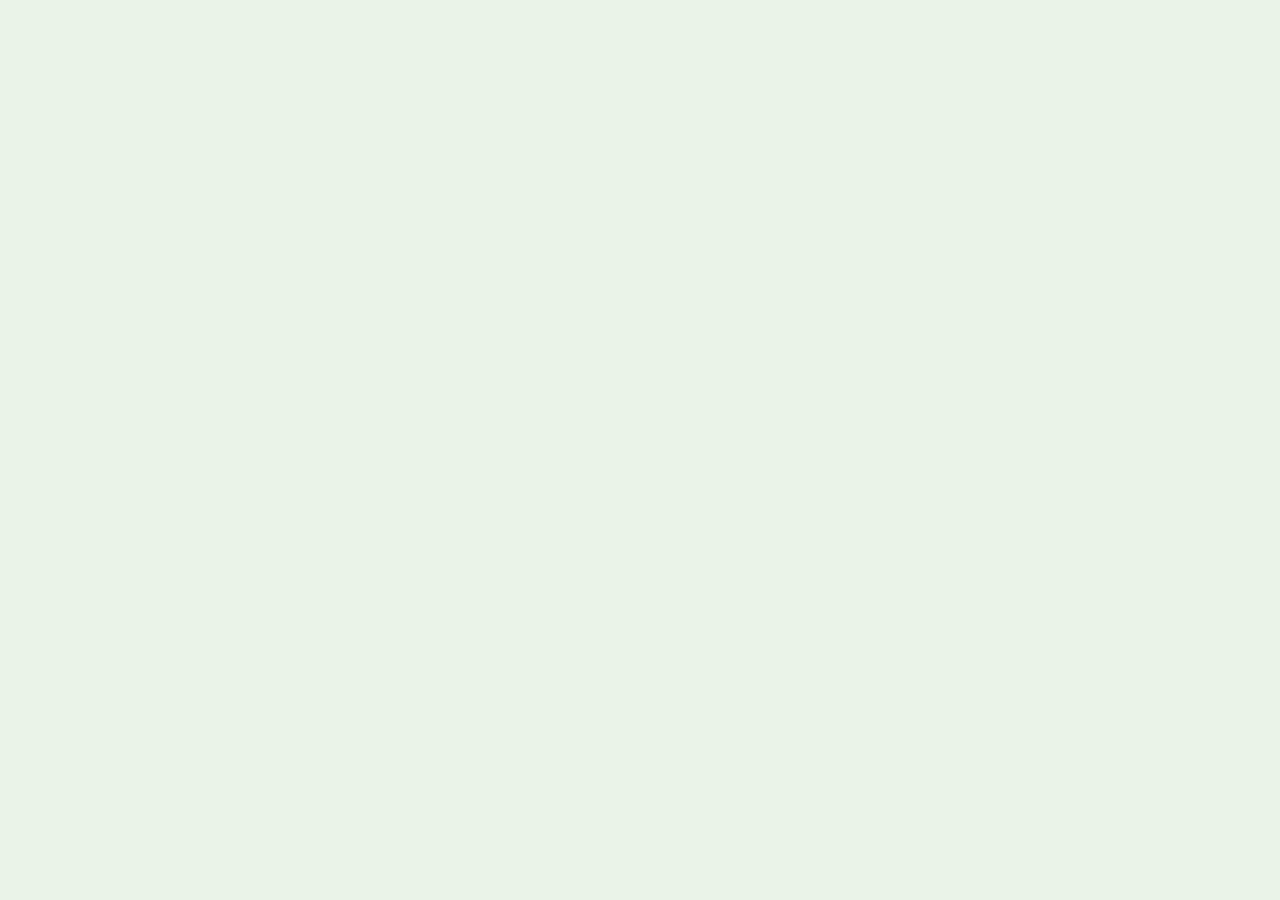
==== index.html @ a7d9469c "Add files via upload" ====
<!DOCTYPE html>
<html lang="ja">
<head>
<meta charset="UTF-8" />
<meta name="viewport" content="width=device-width, initial-scale=1.0" />
<title>Golf Picks — 日本中のゴルフを、ひとつに。</title>
<link rel="preconnect" href="https://fonts.googleapis.com" />
<link rel="preconnect" href="https://fonts.gstatic.com" crossorigin />
<link href="https://fonts.googleapis.com/css2?family=Noto+Sans+JP:wght@400;500;700;900&family=Outfit:wght@400;500;600;700;800&display=swap" rel="stylesheet" />
<link rel="stylesheet" href="styles.css" />
<link rel="stylesheet" href="components.css" />
</head>
<body>
<div id="root"></div>
<script src="https://unpkg.com/react@18.3.1/umd/react.development.js" crossorigin="anonymous"></script>
<script src="https://unpkg.com/react-dom@18.3.1/umd/react-dom.development.js" crossorigin="anonymous"></script>
<script src="https://unpkg.com/@babel/standalone@7.29.0/babel.min.js" crossorigin="anonymous"></script>
<script src="config.js"></script>
<script src="data.js"></script>
<script type="text/babel" src="icons.jsx"></script>
<script type="text/babel" src="loading.jsx"></script>
<script type="text/babel" src="header.jsx"></script>
<script type="text/babel" src="hero.jsx"></script>
<script type="text/babel" src="footer.jsx"></script>
<script type="text/babel" src="app.jsx"></script>
</body>
</html>
---- styles.css ----
/* ============================================================
   Golf Picks — Design tokens & shared styles
   ============================================================ */
:root {
  /* Brand — white / green / orange */
  --gold: #F26419;
  --gold-deep: #D5500D;
  --green: #23A35B;
  --green-deep: #18803F;
  --green-ink: #0E3322;
  --green-soft: #E4F6E2;
  --gray: #767676;
  --cream: #FDE6D6;
  --cream-soft: #FFF5EE;

  /* Ink & surfaces */
  --ink: #16241c;
  --ink-soft: #3c4a41;
  --muted: #6c7a70;
  --line: #dde7dd;
  --line-soft: #e7efe6;
  --bg: #eaf3e8;
  --bg-soft: #e0ece0;
  --bg-warm: #f0f6ee;

  /* Effects */
  --shadow-sm: 0 1px 2px rgba(31,32,36,.06), 0 1px 3px rgba(31,32,36,.05);
  --shadow-md: 0 4px 14px rgba(31,32,36,.08), 0 2px 4px rgba(31,32,36,.04);
  --shadow-lg: 0 18px 48px rgba(31,32,36,.16), 0 6px 16px rgba(31,32,36,.07);
  --shadow-gold: 0 8px 24px rgba(242,100,25,.30);

  --r-sm: 8px;
  --r-md: 14px;
  --r-lg: 22px;
  --r-xl: 30px;
  --r-pill: 999px;

  --maxw: 1240px;
  --gut: 28px;

  --ff-jp: "Noto Sans JP", system-ui, sans-serif;
  --ff-display: "Outfit", "Noto Sans JP", system-ui, sans-serif;
}

* { box-sizing: border-box; }
html { -webkit-text-size-adjust: 100%; scroll-behavior: smooth; }
body {
  margin: 0;
  font-family: var(--ff-jp);
  color: var(--ink);
  background: var(--bg);
  font-size: 16px;
  line-height: 1.7;
  -webkit-font-smoothing: antialiased;
  text-rendering: optimizeLegibility;
}
img { max-width: 100%; display: block; }
button { font-family: inherit; cursor: pointer; border: none; background: none; }
a { color: inherit; text-decoration: none; }
:focus-visible { outline: 3px solid rgba(242,100,25,.5); outline-offset: 2px; border-radius: 6px; }

.wrap { max-width: var(--maxw); margin: 0 auto; padding: 0 var(--gut); }
.eyebrow {
  font-family: var(--ff-display);
  font-weight: 700;
  letter-spacing: .14em;
  text-transform: uppercase;
  font-size: 12.5px;
  color: var(--gold-deep);
  display: inline-flex;
  align-items: center;
  gap: 9px;
}
.eyebrow::before {
  content: ""; width: 22px; height: 2px; background: var(--gold); border-radius: 2px;
}
.section { padding: 92px 0; }
.section-head { max-width: 720px; margin-bottom: 40px; }
.section-head h2 {
  font-size: clamp(28px, 3.4vw, 42px);
  line-height: 1.2;
  letter-spacing: -.01em;
  font-weight: 800;
  margin: 14px 0 12px;
}
.section-head p { color: var(--ink-soft); font-size: 16.5px; margin: 0; }
.num { font-family: var(--ff-display); font-weight: 700; font-variant-numeric: tabular-nums; }

/* Buttons */
.btn {
  display: inline-flex; align-items: center; justify-content: center; gap: 9px;
  font-weight: 700; font-size: 15px; line-height: 1;
  padding: 14px 24px; border-radius: var(--r-pill);
  transition: transform .15s ease, box-shadow .2s ease, background .2s ease, color .2s ease;
  white-space: nowrap;
}
.btn:active { transform: translateY(1px); }
.btn-primary { background: var(--gold); color: #fff; box-shadow: var(--shadow-gold); }
.btn-primary:hover { background: var(--gold-deep); transform: translateY(-2px); box-shadow: 0 12px 30px rgba(242,100,25,.42); }
.btn-green { background: var(--green); color: #fff; box-shadow: 0 8px 22px rgba(35,163,91,.32); }
.btn-green:hover { background: var(--green-deep); transform: translateY(-2px); }
.btn-ghost { background: #fff; color: var(--ink); box-shadow: inset 0 0 0 1.5px var(--line); }
.btn-ghost:hover { box-shadow: inset 0 0 0 1.5px var(--gold); color: var(--gold-deep); }
.btn-dark { background: var(--ink); color: #fff; }
.btn-dark:hover { background: #000; transform: translateY(-2px); }
.btn-sm { padding: 10px 16px; font-size: 13.5px; }
.btn-lg { padding: 17px 30px; font-size: 16px; }

/* Chips / tabs */
.chip {
  display: inline-flex; align-items: center; gap: 7px;
  padding: 9px 16px; border-radius: var(--r-pill);
  font-size: 14px; font-weight: 600; color: var(--ink-soft);
  background: #fff; box-shadow: inset 0 0 0 1.4px var(--line);
  transition: all .16s ease; white-space: nowrap;
}
.chip:hover { box-shadow: inset 0 0 0 1.4px var(--gold); color: var(--gold-deep); }
.chip.active { background: var(--ink); color: #fff; box-shadow: none; }
.chip.active.gold { background: var(--gold); }
.chip.active.green { background: var(--green); }

/* Cards */
.card { background: #fff; border-radius: var(--r-lg); box-shadow: var(--shadow-md); overflow: hidden; }

/* Photo placeholders ------------------------------------------------ */
.ph {
  position: relative; overflow: hidden;
  background:
    linear-gradient(135deg, rgba(255,255,255,.0) 0%, rgba(255,255,255,.0) 100%),
    repeating-linear-gradient(45deg, rgba(255,255,255,.10) 0 14px, rgba(255,255,255,0) 14px 28px);
  display: grid; place-items: center;
}
/* scenic = golf course vibe (sky -> fairway) */
.ph-scenic {
  background:
    repeating-linear-gradient(45deg, rgba(255,255,255,.06) 0 16px, rgba(255,255,255,0) 16px 32px),
    radial-gradient(120% 80% at 70% 18%, #cfeafe 0%, #aee0f5 28%, transparent 52%),
    linear-gradient(180deg, #bfe6f7 0%, #d8f0e2 42%, #8fce72 60%, #62b04a 100%);
}
.ph-scenic.dusk {
  background:
    repeating-linear-gradient(45deg, rgba(255,255,255,.05) 0 16px, rgba(255,255,255,0) 16px 32px),
    radial-gradient(120% 90% at 78% 12%, #ffe7b3 0%, #ffd07a 24%, transparent 55%),
    linear-gradient(180deg, #ffd9a1 0%, #ffc98e 26%, #aacf86 55%, #5fa84a 100%);
}
.ph-product {
  background:
    repeating-linear-gradient(45deg, #f0f0ee 0 10px, #f7f7f5 10px 20px);
}
.ph-label {
  position: absolute; left: 12px; bottom: 12px;
  font-family: ui-monospace, "SFMono-Regular", Menlo, monospace;
  font-size: 10.5px; letter-spacing: .03em;
  color: rgba(31,32,36,.62);
  background: rgba(255,255,255,.78); backdrop-filter: blur(4px);
  padding: 4px 9px; border-radius: 6px;
}
.ph-scenic .ph-label { color: rgba(255,255,255,.92); background: rgba(31,40,30,.32); }

.badge {
  display: inline-flex; align-items: center; gap: 5px;
  font-size: 11.5px; font-weight: 700; letter-spacing: .02em;
  padding: 4px 10px; border-radius: var(--r-pill);
}
.badge-gold { background: var(--cream); color: var(--gold-deep); }
.badge-green { background: #e4f6df; color: var(--green-deep); }
.badge-gray { background: #f0f0f0; color: var(--gray); }
.badge-rank {
  width: 26px; height: 26px; border-radius: 50%; justify-content: center; padding: 0;
  font-family: var(--ff-display); font-size: 13px; color: #fff;
}

/* utility */
.stack { display: flex; flex-direction: column; }
.row { display: flex; align-items: center; }
.spread { display: flex; align-items: center; justify-content: space-between; }
.tag-soft { color: var(--muted); font-size: 13px; }
.sr { position: absolute; width: 1px; height: 1px; overflow: hidden; clip: rect(0 0 0 0); }

@media (max-width: 860px) {
  .section { padding: 60px 0; }
  :root { --gut: 18px; }
}
---- components.css ----
/* ============================================================
   Golf Picks — Component styles
   ============================================================ */

/* ---------- Header ---------- */
.gp-header {
  position: sticky; top: 0; z-index: 80;
  background: rgba(234,243,232,.82); backdrop-filter: blur(14px);
  transition: box-shadow .25s ease, background .25s ease;
}
.gp-header.scrolled { box-shadow: 0 1px 0 var(--line), var(--shadow-sm); background: rgba(234,243,232,.94); }
.gp-header-in { display: flex; align-items: center; gap: 22px; height: 68px; }
.gp-logo { display: inline-flex; align-items: center; gap: 10px; font-family: var(--ff-display); font-weight: 800; font-size: 21px; letter-spacing: -.01em; }
.gp-logo-mark { width: 34px; height: 34px; border-radius: 10px; background: var(--gold); color: #fff; display: grid; place-items: center; box-shadow: var(--shadow-gold); transform: rotate(-4deg); }
.gp-logo-text span { color: var(--gold-deep); }
.gp-logo.on-dark { color: #fff; }
.gp-logo.on-dark .gp-logo-text span { color: var(--gold); }
.gp-nav { display: flex; gap: 4px; margin-left: 8px; }
.gp-nav-link { padding: 9px 14px; border-radius: var(--r-pill); font-size: 14.5px; font-weight: 600; color: var(--ink-soft); transition: all .15s ease; }
.gp-nav-link:hover { background: var(--cream-soft); color: var(--gold-deep); }
.gp-nav-link.on { background: var(--cream); color: var(--gold-deep); font-weight: 700; }
.gp-header-actions { margin-left: auto; display: flex; align-items: center; gap: 10px; }
.gp-icon-btn { width: 40px; height: 40px; border-radius: 50%; display: grid; place-items: center; color: var(--ink-soft); transition: all .15s ease; }
.gp-icon-btn:hover { background: var(--bg-soft); color: var(--gold-deep); }
.gp-burger { display: none; width: 42px; height: 42px; border-radius: 12px; place-items: center; color: var(--ink); }
.gp-drawer { display: none; flex-direction: column; gap: 2px; padding: 0 var(--gut) 0; overflow: hidden; max-height: 0; transition: max-height .3s ease, padding .3s ease; background: #fff; border-top: 1px solid var(--line-soft); }
.gp-drawer.open { max-height: 420px; padding: 12px var(--gut) 22px; }
.gp-drawer-link { display: flex; justify-content: space-between; align-items: center; padding: 15px 6px; font-weight: 700; font-size: 16px; border-bottom: 1px solid var(--line-soft); color: var(--ink); }
.gp-drawer-link svg { color: var(--gray); }

@media (max-width: 920px) {
  .gp-nav { display: none; }
  .gp-cta span, .gp-cta { } /* keep */
}
@media (max-width: 720px) {
  .gp-burger { display: grid; }
  .gp-drawer { display: flex; }
  .gp-cta { display: none; }
  .gp-icon-btn { display: none; }
}

/* ---------- Hero shared ---------- */
.hero-pill { display: inline-flex; align-items: center; gap: 7px; font-size: 13px; font-weight: 700; color: var(--gold-deep); background: var(--cream); padding: 7px 14px; border-radius: var(--r-pill); }
.hero-pill.light { background: var(--green); color: #fff; box-shadow: 0 6px 16px rgba(35,163,91,.28); }
.hero-stat { display: flex; flex-direction: column; }
.hero-stat .num { font-size: 26px; font-weight: 800; line-height: 1; color: var(--ink); }
.hero-stat small { font-size: 12.5px; color: var(--muted); margin-top: 5px; }

.hero-search { background: #fff; border-radius: var(--r-lg); box-shadow: var(--shadow-lg); padding: 14px; }
.hero-search-tabs { display: flex; gap: 6px; margin-bottom: 12px; }
.hs-tab { display: inline-flex; align-items: center; gap: 7px; padding: 9px 16px; border-radius: var(--r-pill); font-size: 14px; font-weight: 700; color: var(--ink-soft); transition: all .15s ease; }
.hs-tab.active { background: var(--cream); color: var(--gold-deep); }
.hs-tab:hover:not(.active) { background: var(--bg-soft); }
.hero-search-body { display: grid; grid-template-columns: 1fr 1fr auto; gap: 10px; }
.hs-field { display: flex; align-items: center; gap: 11px; padding: 11px 16px; border-radius: var(--r-md); background: var(--bg-soft); box-shadow: inset 0 0 0 1.5px var(--line); transition: box-shadow .15s ease; cursor: text; }
.hs-field:focus-within { box-shadow: inset 0 0 0 1.5px var(--gold); }
.hs-field > svg { color: var(--gray); flex: none; }
.hs-field span { display: flex; flex-direction: column; flex: 1; min-width: 0; }
.hs-field em { font-style: normal; font-size: 11px; font-weight: 700; color: var(--muted); }
.hs-field input { border: none; background: none; outline: none; font-family: inherit; font-size: 15px; font-weight: 600; color: var(--ink); padding: 1px 0; width: 100%; }
.hs-go { padding-left: 26px; padding-right: 26px; }
.hero-search-quick { display: flex; align-items: center; gap: 8px; flex-wrap: wrap; margin-top: 12px; padding: 0 4px; font-size: 12.5px; color: var(--muted); }
.hs-quick { font-size: 12.5px; font-weight: 600; color: var(--ink-soft); background: var(--bg-soft); padding: 5px 12px; border-radius: var(--r-pill); transition: all .15s ease; }
.hs-quick:hover { background: var(--cream-soft); color: var(--gold-deep); }
.hero-search.compact .hero-search-quick { display: none; }

/* ---------- Hero A (booking / travel) ---------- */
.hero { position: relative; }
.hero-a { min-height: 640px; display: flex; align-items: center; padding: 96px 0 120px; }
.hero-a-bg { position: absolute; inset: 0; z-index: 0; }
.hero-a-scrim { position: absolute; inset: 0; z-index: 1; background: linear-gradient(180deg, rgba(20,30,20,.45) 0%, rgba(20,30,20,.18) 38%, rgba(20,30,20,.08) 100%); }
.hero-a-in { position: relative; z-index: 2; width: 100%; }
.hero-a-copy { color: #fff; max-width: 620px; margin-bottom: 30px; text-shadow: 0 2px 18px rgba(0,0,0,.28); }
.hero-a-copy .hero-pill { text-shadow: none; }
.hero-a-copy h1 { font-size: clamp(38px, 6vw, 68px); line-height: 1.04; font-weight: 900; letter-spacing: -.02em; margin: 18px 0 14px; }
.hero-a-copy p { font-size: clamp(16px, 2vw, 19px); font-weight: 500; max-width: 540px; margin: 0; }
.hero-a-stats { display: flex; gap: 36px; margin-top: 26px; flex-wrap: wrap; background: rgba(255,255,255,.92); backdrop-filter: blur(8px); padding: 18px 28px; border-radius: var(--r-lg); width: fit-content; box-shadow: var(--shadow-md); }

/* ---------- Hero B (editorial split) ---------- */
.hero-b { padding: 60px 0 80px; background: linear-gradient(180deg, var(--cream-soft), #fff 70%); }
.hero-b-in { display: grid; grid-template-columns: 1fr 1.02fr; gap: 56px; align-items: center; }
.hero-b-copy h1 { font-size: clamp(36px, 4.6vw, 60px); line-height: 1.08; font-weight: 900; letter-spacing: -.02em; margin: 16px 0 16px; }
.hero-b-copy .hl { color: var(--gold-deep); position: relative; }
.hero-b-copy p { font-size: 17px; color: var(--ink-soft); max-width: 520px; margin: 0 0 26px; }
.hero-b-cta { display: flex; gap: 12px; flex-wrap: wrap; margin-bottom: 30px; }
.hero-b-stats { display: flex; gap: 34px; flex-wrap: wrap; padding-top: 26px; border-top: 1px solid var(--line); }
.hero-b-art { position: relative; height: 520px; }
.hb-photo { position: absolute; border-radius: var(--r-lg); box-shadow: var(--shadow-lg); }
.hb-photo.big { width: 78%; height: 74%; top: 0; right: 0; }
.hb-photo.small { width: 46%; height: 42%; bottom: 0; left: 0; }
.hb-card { position: absolute; padding: 12px; }
.hb-course { left: -14px; top: 34%; width: 260px; display: flex; gap: 12px; align-items: center; padding: 12px; }
.hb-course-thumb { width: 58px; height: 58px; border-radius: 12px; flex: none; }
.hb-course-body { display: flex; flex-direction: column; gap: 3px; min-width: 0; }
.hb-course-body strong { font-size: 14px; line-height: 1.25; }
.hb-course-body .tag-soft { font-size: 11.5px; }
.hb-price { right: -10px; bottom: 8%; width: 220px; }
.hb-price-name { font-size: 13.5px; display: block; margin-bottom: 4px; }
.hb-price-num { display: flex; align-items: baseline; gap: 8px; margin-bottom: 4px; }
.hb-price-num .num { font-size: 23px; font-weight: 800; color: var(--gold-deep); }
.hb-price-num s { font-size: 12px; color: var(--muted); }
.hb-price .tag-soft { display: inline-flex; align-items: center; gap: 5px; font-size: 11.5px; }

/* ---------- Hero C (discovery portal) ---------- */
.hero-c { padding: 56px 0 80px; background: radial-gradient(95% 70% at 12% -10%, var(--green-soft), transparent 55%), radial-gradient(90% 70% at 92% -6%, #ffe2cf, transparent 55%); }
.hero-c-head { text-align: center; max-width: 760px; margin: 0 auto 40px; }
.hero-c-head h1 { font-size: clamp(34px, 5vw, 58px); line-height: 1.08; font-weight: 900; letter-spacing: -.02em; margin: 18px 0 14px; }
.hero-c-head > p { font-size: 17.5px; color: var(--ink-soft); margin: 0 auto 28px; max-width: 560px; }
.hero-c-search { max-width: 720px; margin: 0 auto; }
.hero-c-tiles { display: grid; grid-template-columns: repeat(3, 1fr); gap: 20px; margin-top: 8px; }
.hc-tile { position: relative; height: 300px; border-radius: var(--r-xl); overflow: hidden; text-align: left; box-shadow: var(--shadow-md); transition: transform .2s ease, box-shadow .2s ease; }
.hc-tile:hover { transform: translateY(-4px); box-shadow: var(--shadow-lg); }
.hc-tile-bg { position: absolute; inset: 0; transition: transform .4s ease; }
.hc-tile:hover .hc-tile-bg { transform: scale(1.06); }
.hc-tile-scrim { position: absolute; inset: 0; background: linear-gradient(180deg, rgba(20,28,20,.15) 0%, rgba(20,28,20,.05) 40%, rgba(15,22,15,.72) 100%); }
.hc-tile-top { position: absolute; top: 16px; left: 16px; right: 16px; z-index: 2; display: flex; justify-content: space-between; align-items: center; color: #fff; }
.hc-tile-k { display: inline-flex; align-items: center; gap: 6px; font-size: 12.5px; font-weight: 700; background: rgba(255,255,255,.22); backdrop-filter: blur(6px); padding: 6px 12px; border-radius: var(--r-pill); }
.hc-tile-n { font-family: var(--ff-display); font-weight: 800; font-size: 22px; text-shadow: 0 2px 10px rgba(0,0,0,.3); }
.hc-tile-n small { font-size: 12px; font-weight: 600; margin-left: 2px; }
.hc-tile-body { position: absolute; bottom: 0; left: 0; right: 0; z-index: 2; padding: 22px; color: #fff; }
.hc-tile-body strong { display: block; font-size: 23px; font-weight: 800; letter-spacing: -.01em; }
.hc-tile-body > span { display: block; font-size: 14px; opacity: .9; margin-top: 4px; }
.hc-tile-go { display: inline-flex !important; align-items: center; gap: 7px; margin-top: 14px; font-weight: 700; font-size: 14px; color: #fff; background: rgba(242,100,25,.95); padding: 9px 16px; border-radius: var(--r-pill); opacity: 0; transform: translateY(8px); transition: all .2s ease; }
.hc-tile:hover .hc-tile-go { opacity: 1; transform: translateY(0); }

.mb { display: none; }

/* ---------- Entry cards (TOP overview) ---------- */
.entry-grid { display: grid; grid-template-columns: repeat(2, 1fr); gap: 20px; }
.entry-card { position: relative; height: 240px; border-radius: var(--r-xl); overflow: hidden; box-shadow: var(--shadow-md); transition: transform .2s ease, box-shadow .2s ease; display: block; }
.entry-card:hover { transform: translateY(-4px); box-shadow: var(--shadow-lg); }
.entry-bg { position: absolute; inset: 0; transition: transform .4s ease; }
.entry-card:hover .entry-bg { transform: scale(1.06); }
.entry-scrim { position: absolute; inset: 0; background: linear-gradient(180deg, rgba(20,28,20,.12) 0%, rgba(20,28,20,.04) 38%, rgba(15,22,15,.74) 100%); }
.entry-top { position: absolute; top: 18px; left: 18px; right: 18px; z-index: 2; display: flex; justify-content: space-between; align-items: center; color: #fff; }
.entry-k { display: inline-flex; align-items: center; gap: 6px; font-size: 12.5px; font-weight: 700; background: rgba(255,255,255,.22); backdrop-filter: blur(6px); padding: 6px 12px; border-radius: var(--r-pill); }
.entry-n { font-family: var(--ff-display); font-weight: 800; font-size: 22px; text-shadow: 0 2px 10px rgba(0,0,0,.3); }
.entry-n small { font-size: 12px; font-weight: 600; margin-left: 2px; }
.entry-body { position: absolute; bottom: 0; left: 0; right: 0; z-index: 2; padding: 22px; color: #fff; }
.entry-body strong { display: block; font-size: 23px; font-weight: 800; letter-spacing: -.01em; }
.entry-body > span { display: block; font-size: 13.5px; opacity: .92; margin-top: 5px; line-height: 1.6; max-width: 36ch; }
.entry-go { display: inline-flex !important; align-items: center; gap: 7px; margin-top: 14px; font-weight: 700; font-size: 14px; color: #fff; background: rgba(242,100,25,.95); padding: 9px 16px; border-radius: var(--r-pill); opacity: 0; transform: translateY(8px); transition: all .2s ease; }
.entry-card:hover .entry-go { opacity: 1; transform: translateY(0); }

/* ---------- Page hero (dedicated pages) ---------- */
.page-hero { padding: 116px 0 28px; background: radial-gradient(120% 90% at 50% -20%, var(--green-soft), transparent 62%); border-bottom: 1px solid var(--line); }
.page-hero .wrap { max-width: var(--maxw); }
.page-hero h1 { font-size: clamp(30px, 4.4vw, 50px); font-weight: 900; letter-spacing: -.02em; line-height: 1.12; margin: 14px 0 12px; }
.page-hero p { font-size: 16.5px; color: var(--ink-soft); margin: 0; max-width: 680px; }
.page-main { padding: 44px 0 20px; }
.page-main.sec-soft { background: var(--bg-soft); }

@media (max-width: 760px) {
  .entry-grid { grid-template-columns: 1fr; }
  .page-hero { padding: 100px 0 24px; }
}

/* ---------- Feature strip ---------- */
.feature-strip { display: grid; grid-template-columns: repeat(3, 1fr); gap: 16px; margin-top: -34px; position: relative; z-index: 20; }
.hero-b ~ .feature-strip, .hero-c ~ .feature-strip { margin-top: 8px; }
.feature-item { display: flex; align-items: center; gap: 14px; background: #fff; padding: 18px 22px; border-radius: var(--r-md); box-shadow: var(--shadow-md); }
.feature-ico { width: 46px; height: 46px; border-radius: 12px; background: var(--green); color: #fff; display: grid; place-items: center; flex: none; box-shadow: 0 6px 16px rgba(35,163,91,.28); }
.feature-item:nth-child(2) .feature-ico { background: var(--gold); box-shadow: 0 6px 16px rgba(242,100,25,.28); }
.feature-item strong { display: block; font-size: 15px; }
.feature-item span { font-size: 13px; color: var(--muted); }

/* ---------- Map explorer ---------- */
.sec-soft { background: var(--bg-soft); }
.mapx-regions { display: flex; gap: 8px; flex-wrap: wrap; margin-bottom: 18px; }
.mapx-region-n { font-family: var(--ff-display); font-weight: 700; font-size: 11.5px; opacity: .7; margin-left: 2px; }
.chip.active .mapx-region-n { opacity: .85; }
.mapx-body { display: grid; grid-template-columns: 1.4fr 1fr; gap: 18px; position: relative; }
.mapx-body.mapx-solo { display: block; }

/* big map search box */
.mapx-search { background: #fff; border-radius: var(--r-lg); box-shadow: var(--shadow-md); padding: 18px; margin-bottom: 16px; }
.mapx-search-main { display: flex; gap: 12px; align-items: stretch; }
.mapx-search-field { flex: 1; display: flex; align-items: center; gap: 12px; background: var(--bg-soft); border-radius: var(--r-md); padding: 14px 20px; box-shadow: inset 0 0 0 1.5px var(--line); transition: box-shadow .15s ease; }
.mapx-search-field:focus-within { box-shadow: inset 0 0 0 2px var(--mx-accent, var(--gold)); }
.mapx-search-field > svg { color: var(--muted); flex: none; }
.mapx-search-field input { border: none; background: none; outline: none; font-family: inherit; font-size: 16.5px; font-weight: 600; color: var(--ink); width: 100%; }
.mapx-search-go { flex: none; padding-left: 30px; padding-right: 30px; }
.mapx-search-chips { display: flex; align-items: center; gap: 8px; flex-wrap: wrap; margin-top: 14px; }
.mapx-search-chips > span { font-size: 12.5px; font-weight: 700; color: var(--muted); margin-right: 2px; }

.mapx-canvas { border-radius: var(--r-lg); overflow: hidden; box-shadow: var(--shadow-md); }
.mapx-map { position: relative; height: 560px; background: linear-gradient(180deg, #e3f1ee 0%, #d6ebe6 100%); overflow: hidden; }
.mapx-water { position: absolute; inset: 0; background:
    radial-gradient(60% 50% at 6% 94%, #cfe7ea 0%, transparent 55%),
    radial-gradient(48% 56% at 96% 6%, #d2ebe7 0%, transparent 52%),
    radial-gradient(42% 42% at 2% 26%, #d8ede8 0%, transparent 55%); }
/* 緑基調の日本列島（SVGシルエット） */
.mapx-land { position: absolute; inset: 0; filter: drop-shadow(0 10px 18px rgba(24,128,63,.2)); }
.mapx-land .japan-svg { width: 100%; height: 100%; display: block; }
.mapx-grid { position: absolute; inset: 0; background-image:
    linear-gradient(rgba(35,163,91,.07) 1px, transparent 1px),
    linear-gradient(90deg, rgba(35,163,91,.07) 1px, transparent 1px);
  background-size: 44px 44px; }

.mapx-cluster { position: absolute; transform: translate(-50%, -50%); z-index: 5; display: flex; flex-direction: column; align-items: center; gap: 4px; transition: transform .15s ease; }
.mapx-cluster:hover { transform: translate(-50%, -54%); z-index: 9; }
.mapx-cluster-dot { min-width: 44px; height: 44px; padding: 0 8px; border-radius: var(--r-pill); background: var(--mx-accent); color: #fff; font-family: var(--ff-display); font-weight: 800; font-size: 14px; display: grid; place-items: center; box-shadow: 0 6px 16px rgba(0,0,0,.22), 0 0 0 4px rgba(255,255,255,.85); }
.mapx-cluster-name { font-size: 11.5px; font-weight: 700; color: var(--ink); background: rgba(255,255,255,.9); padding: 2px 8px; border-radius: var(--r-pill); box-shadow: var(--shadow-sm); }

.mapx-pin { position: absolute; transform: translate(-50%, -100%); z-index: 5; color: var(--mx-accent-deep); filter: drop-shadow(0 4px 5px rgba(0,0,0,.25)); transition: transform .12s ease, z-index 0s; }
.mapx-pin:hover, .mapx-pin.on { transform: translate(-50%, -108%) scale(1.05); z-index: 12; }
.mapx-pin svg { stroke: #fff; stroke-width: 1.5; }

.mapx-popup { position: absolute; transform: translate(-50%, calc(-100% - 36px)); z-index: 20; width: 230px; background: #fff; border-radius: var(--r-md); box-shadow: var(--shadow-lg); padding: 10px; display: flex; gap: 10px; align-items: center; }
.mapx-popup::after { content: ""; position: absolute; left: 50%; bottom: -7px; transform: translateX(-50%) rotate(45deg); width: 14px; height: 14px; background: #fff; box-shadow: var(--shadow-sm); }
.mapx-popup-thumb { width: 56px; height: 56px; border-radius: 10px; flex: none; }
.mapx-popup-body { display: flex; flex-direction: column; gap: 2px; min-width: 0; }
.mapx-popup-body strong { font-size: 13.5px; line-height: 1.25; }
.mapx-popup-link { display: inline-flex; align-items: center; gap: 3px; font-size: 12px; font-weight: 700; color: var(--gold-deep); margin-top: 3px; }
.mapx-popup-link:hover { text-decoration: underline; }

/* practice range detail drawer */
.pd-scrim { position: fixed; inset: 0; background: rgba(14,51,34,.42); backdrop-filter: blur(3px); z-index: 100; animation: gpFade .2s ease; }
.pd-drawer { position: fixed; top: 0; right: 0; height: 100%; width: 440px; max-width: 92vw; background: #fff; z-index: 101; box-shadow: -20px 0 60px rgba(0,0,0,.22); overflow-y: auto; animation: pdIn .26s cubic-bezier(.2,.8,.2,1); }
@keyframes pdIn { from { transform: translateX(100%); } to { transform: none; } }
.pd-close { position: absolute; top: 14px; right: 14px; z-index: 3; width: 38px; height: 38px; border-radius: 50%; background: rgba(255,255,255,.92); box-shadow: var(--shadow-md); display: grid; place-items: center; color: var(--ink); }
.pd-hero { height: 200px; position: relative; }
.pd-early { position: absolute; left: 16px; top: 16px; display: inline-flex; align-items: center; gap: 5px; font-size: 12px; font-weight: 800; color: #fff; background: var(--gold); padding: 6px 12px; border-radius: var(--r-pill); box-shadow: 0 4px 12px rgba(242,100,25,.4); }
.pd-body { padding: 20px 22px 28px; }
.pd-head { display: flex; justify-content: space-between; align-items: flex-start; gap: 12px; margin-bottom: 14px; }
.pd-area { display: inline-flex; align-items: center; gap: 5px; font-size: 12.5px; color: var(--muted); font-weight: 600; }
.pd-head h3 { font-size: 22px; font-weight: 800; line-height: 1.25; margin: 5px 0 0; }
.pd-tags { display: flex; flex-wrap: wrap; gap: 6px; margin-bottom: 16px; }
.pd-specs { display: grid; grid-template-columns: repeat(3, 1fr); gap: 10px; margin-bottom: 16px; }
.pd-spec { background: var(--bg-soft); border-radius: var(--r-md); padding: 12px; text-align: center; box-shadow: inset 0 0 0 1px var(--line); }
.pd-spec small { display: block; font-size: 11px; color: var(--muted); font-weight: 700; margin-bottom: 4px; }
.pd-spec b { font-family: var(--ff-display); font-size: 19px; font-weight: 800; color: var(--ink); }
.pd-spec b i { font-style: normal; font-size: 12px; font-weight: 700; margin-left: 2px; }
.pd-spec b.early { color: var(--gold-deep); }
.pd-info { display: flex; flex-direction: column; gap: 12px; margin-bottom: 18px; }
.pd-info-row { display: flex; align-items: flex-start; gap: 11px; }
.pd-info-row > svg { color: var(--green-deep); flex: none; margin-top: 2px; }
.pd-info-row small { display: block; font-size: 11.5px; color: var(--muted); }
.pd-info-row span { font-size: 14px; color: var(--ink); }
.pd-cta { display: flex; flex-direction: column; gap: 10px; }
.pd-cta .btn { width: 100%; }
.pd-aff { font-size: 10.5px; color: var(--muted); margin: 10px 0 0; text-align: center; }
.mapx-popup-x { position: absolute; top: 6px; right: 6px; width: 22px; height: 22px; border-radius: 50%; display: grid; place-items: center; color: var(--muted); background: var(--bg-soft); }

.mapx-ctrl { position: absolute; right: 14px; bottom: 56px; display: flex; flex-direction: column; background: #fff; border-radius: 10px; box-shadow: var(--shadow-md); overflow: hidden; z-index: 8; }
.mapx-ctrl button { width: 38px; height: 38px; font-size: 19px; font-weight: 700; color: var(--ink-soft); }
.mapx-ctrl button:first-child { border-bottom: 1px solid var(--line); }
.mapx-ctrl button:hover { background: var(--bg-soft); }
.mapx-layers { position: absolute; left: 14px; bottom: 14px; z-index: 8; display: inline-flex; align-items: center; gap: 7px; background: #fff; padding: 9px 14px; border-radius: 10px; box-shadow: var(--shadow-md); font-size: 13px; font-weight: 700; color: var(--ink); }
.mapx-attr { position: absolute; right: 12px; bottom: 12px; font-size: 10px; color: var(--muted); background: rgba(255,255,255,.7); padding: 2px 7px; border-radius: 5px; z-index: 6; }

.mapx-list { background: #fff; border-radius: var(--r-lg); box-shadow: var(--shadow-md); display: flex; flex-direction: column; overflow: hidden; }
.mapx-list-head { display: flex; justify-content: space-between; align-items: center; padding: 16px 18px; border-bottom: 1px solid var(--line-soft); }
.mapx-list-head strong { display: block; font-size: 15.5px; }
.mapx-list-head .tag-soft { font-size: 12.5px; }
.mapx-list-scroll { overflow-y: auto; max-height: 504px; padding: 8px; }
.mapx-item { display: flex; gap: 13px; width: 100%; text-align: left; padding: 12px; border-radius: var(--r-md); transition: background .14s ease; }
.mapx-item:hover { background: var(--bg-soft); }
.mapx-item.sel { background: var(--cream-soft); box-shadow: inset 0 0 0 1.5px var(--gold); }
.mapx-item-thumb { width: 82px; height: 82px; border-radius: var(--r-md); flex: none; position: relative; }
.mapx-item-rating { position: absolute; left: 6px; top: 6px; font-size: 11px; font-weight: 700; color: #fff; background: rgba(20,30,20,.5); padding: 2px 7px; border-radius: var(--r-pill); }
.mapx-item-body { flex: 1; min-width: 0; display: flex; flex-direction: column; gap: 4px; }
.mapx-item-body strong { font-size: 14.5px; line-height: 1.3; }
.mapx-item-body .spread svg { color: var(--gray); flex: none; }
.mapx-item-body .tag-soft { display: inline-flex; align-items: center; gap: 4px; font-size: 12px; }
.mapx-item-meta { display: flex; align-items: center; gap: 12px; font-size: 12.5px; color: var(--ink-soft); font-weight: 600; }
.mapx-item-price { margin-left: auto !important; color: var(--gold-deep); font-weight: 800; }
.mapx-item-tags { display: flex; gap: 5px; flex-wrap: wrap; }
.mini-tag { font-size: 11px; font-weight: 600; color: var(--ink-soft); background: var(--bg-soft); padding: 3px 8px; border-radius: var(--r-pill); box-shadow: inset 0 0 0 1px var(--line); }
.mapx-list-more { padding: 10px 4px 6px; text-align: center; }

/* ---------- PR band ---------- */
.pr-band { background: linear-gradient(110deg, var(--green-soft) 0%, var(--cream-soft) 100%); padding: 56px 0; }
.pr-band-in { display: grid; grid-template-columns: 1fr 1.1fr; gap: 40px; align-items: center; }
.pr-band-text h3 { font-size: clamp(24px, 3vw, 34px); line-height: 1.18; font-weight: 800; margin: 14px 0 10px; }
.pr-band-text .hl { color: var(--gold-deep); }
.pr-band-text p { color: var(--ink-soft); margin: 0 0 22px; max-width: 440px; }
.pr-band-cards { display: grid; grid-template-columns: repeat(3, 1fr); gap: 14px; }
.pr-mini { padding: 0; }
.pr-mini-thumb { height: 110px; }
.pr-mini-body { padding: 12px; display: flex; flex-direction: column; gap: 5px; align-items: flex-start; }
.pr-mini-body strong { font-size: 13px; line-height: 1.3; }
.pr-mini-price { font-size: 18px; font-weight: 800; color: var(--gold-deep); }

/* ---------- Clubs (価格.com 風 ランキング検索) ---------- */
.clubs-kakaku { display: grid; grid-template-columns: 248px 1fr; gap: 26px; align-items: start; }

/* filter sidebar */
.clubs-filter { background: #fff; border-radius: var(--r-lg); box-shadow: var(--shadow-sm), inset 0 0 0 1px var(--line); padding: 6px 18px 18px; position: sticky; top: 80px; }
.cf-head { display: flex; align-items: center; justify-content: space-between; padding: 14px 0 12px; border-bottom: 1px solid var(--line); }
.cf-head > span { display: inline-flex; align-items: center; gap: 7px; font-family: var(--ff-display); font-weight: 800; font-size: 15px; }
.cf-head svg { color: var(--gold-deep); }
.cf-reset { font-size: 12px; font-weight: 700; color: var(--gold-deep); }
.cf-reset:hover { text-decoration: underline; }
.cf-group { padding: 16px 0; border-bottom: 1px solid var(--line-soft); }
.cf-group:last-child { border-bottom: none; }
.cf-title { display: block; font-size: 12.5px; font-weight: 800; color: var(--muted); letter-spacing: .04em; margin-bottom: 11px; }
.cf-chips { display: flex; flex-wrap: wrap; gap: 7px; }
.cf-chip { padding: 7px 12px; border-radius: var(--r-pill); font-size: 12.5px; font-weight: 700; color: var(--ink-soft); background: var(--bg-soft); box-shadow: inset 0 0 0 1.3px var(--line); transition: all .14s ease; }
.cf-chip:hover { box-shadow: inset 0 0 0 1.3px var(--gold); color: var(--gold-deep); }
.cf-chip.on { background: var(--gold); color: #fff; box-shadow: none; }
.cf-checks { display: flex; flex-direction: column; gap: 3px; }
.cf-check { display: flex; align-items: center; gap: 9px; font-size: 13.5px; font-weight: 600; color: var(--ink-soft); padding: 6px 8px; border-radius: var(--r-sm); cursor: pointer; transition: background .14s ease; }
.cf-check:hover { background: var(--bg-soft); }
.cf-check.on { color: var(--ink); font-weight: 700; }
.cf-check input { position: absolute; opacity: 0; width: 0; height: 0; }
.cf-box { width: 18px; height: 18px; border-radius: 5px; box-shadow: inset 0 0 0 1.6px var(--line); display: grid; place-items: center; color: #fff; flex: none; transition: all .14s ease; }
.cf-box svg { opacity: 0; }
.cf-check.on .cf-box { background: var(--gold); box-shadow: none; }
.cf-check.on .cf-box svg { opacity: 1; }

/* main column */
.clubs-main { min-width: 0; }
.clubs-bar { display: flex; justify-content: space-between; align-items: center; flex-wrap: wrap; gap: 14px; margin-bottom: 16px; }
.clubs-count { font-size: 15px; color: var(--ink-soft); }
.clubs-count b { font-family: var(--ff-display); font-size: 24px; color: var(--gold-deep); font-weight: 800; margin-right: 2px; }
.clubs-sort { display: inline-flex; gap: 2px; background: var(--bg-soft); border-radius: var(--r-pill); padding: 4px; box-shadow: inset 0 0 0 1px var(--line); }
.clubs-sort-btn { padding: 8px 15px; border-radius: var(--r-pill); font-size: 13px; font-weight: 700; color: var(--ink-soft); transition: all .14s ease; }
.clubs-sort-btn.on { background: var(--ink); color: #fff; }

.clubs-list-wrap { position: relative; min-height: 200px; }
.clubs-list { list-style: none; margin: 0; padding: 0; display: flex; flex-direction: column; gap: 14px; transition: opacity .2s ease; }
.clubs-empty { text-align: center; padding: 60px 20px; color: var(--muted); font-size: 14px; }

.club-row { background: #fff; border-radius: var(--r-lg); box-shadow: var(--shadow-sm), inset 0 0 0 1px var(--line); overflow: hidden; transition: box-shadow .18s ease; }
.club-row:hover { box-shadow: var(--shadow-md), inset 0 0 0 1px var(--line); }
.club-row.open { box-shadow: var(--shadow-md), inset 0 0 0 1.5px var(--gold); }
.club-row-main { display: grid; grid-template-columns: 52px 132px 1fr 220px; gap: 18px; padding: 18px; align-items: center; }
.club-rank-no { display: flex; flex-direction: column; align-items: center; justify-content: center; }
.club-rank-no small { font-size: 9.5px; font-weight: 800; color: var(--muted); letter-spacing: .04em; }
.club-rank-no b { font-size: 26px; font-weight: 800; color: var(--ink-soft); line-height: 1; }
.club-rank-no.top b { color: var(--gold-deep); }
.club-row-thumb { height: 110px; border-radius: var(--r-md); position: relative; }
.club-row-thumb .club-rank { position: absolute; top: 8px; left: 8px; box-shadow: 0 3px 8px rgba(0,0,0,.18); }
.club-row-thumb .ph-label { font-size: 9px; left: 8px; bottom: 8px; }
.club-row-info { min-width: 0; }
.club-row-brandline { display: flex; align-items: center; gap: 6px; flex-wrap: wrap; margin-bottom: 7px; }
.club-brand { font-family: var(--ff-display); font-weight: 800; font-size: 13px; letter-spacing: .02em; color: var(--ink); }
.mini-tag { font-size: 11px; font-weight: 600; color: var(--ink-soft); background: var(--bg-soft); padding: 3px 8px; border-radius: var(--r-pill); box-shadow: inset 0 0 0 1px var(--line); }
.mini-tag.gender.women { color: #c0397b; background: #fdeef5; box-shadow: none; }
.mini-tag.gender.men { color: #2f6dbd; background: #ecf3fc; box-shadow: none; }
.mini-tag.beginner { color: var(--green-deep); background: #e4f6df; box-shadow: none; }
.club-row-model { font-size: 18px; font-weight: 800; line-height: 1.3; margin: 0 0 8px; letter-spacing: -.01em; }
.club-row-specs { display: flex; flex-wrap: wrap; gap: 14px; margin-bottom: 8px; }
.club-row-specs span { font-size: 12.5px; color: var(--ink); font-weight: 600; }
.club-row-specs i { font-style: normal; color: var(--muted); font-weight: 600; margin-right: 5px; font-size: 11.5px; }
.club-row-rating { display: flex; align-items: center; gap: 8px; }
.club-row-reviews { font-size: 11.5px; color: var(--muted); }

.club-row-price { display: flex; flex-direction: column; align-items: flex-end; gap: 2px; padding-left: 18px; border-left: 1px solid var(--line-soft); }
.club-row-price-label { font-size: 11px; font-weight: 700; color: var(--gold-deep); }
.club-row-price-num { font-size: 30px; font-weight: 800; color: var(--ink); line-height: 1.05; }
.club-row-price-sub { display: flex; align-items: baseline; gap: 8px; }
.club-price-off { font-size: 13.5px; font-weight: 800; color: var(--green-deep); }
.club-row-price-sub s { font-size: 12px; color: var(--muted); }
.club-row-shops { display: inline-flex; align-items: center; gap: 5px; font-size: 11.5px; color: var(--muted); font-weight: 600; margin: 4px 0 8px; }
.club-row-shops svg { color: var(--gold); }
.club-row-compare { width: 100%; }
.club-chev { transition: transform .2s ease; display: inline-flex; }
.club-chev.up { transform: rotate(180deg); }

.club-shops { border-top: 1px dashed var(--line); padding: 14px 18px 16px; display: flex; flex-direction: column; gap: 7px; background: var(--bg-soft); animation: fadeIn .2s ease; }
.club-shops-head { display: grid; grid-template-columns: 1fr 1fr 150px; gap: 12px; font-size: 11px; font-weight: 800; color: var(--muted); padding: 0 12px 4px; }
.club-shops-head span:last-child { text-align: right; }
.club-shop { display: grid; grid-template-columns: 1fr 1fr 150px; gap: 12px; align-items: center; padding: 11px 12px; border-radius: var(--r-md); background: #fff; box-shadow: inset 0 0 0 1px var(--line); }
.club-shop.cheapest { background: var(--cream-soft); box-shadow: inset 0 0 0 1.5px var(--gold); }
.club-shop-name { display: flex; align-items: center; gap: 7px; min-width: 0; font-size: 13.5px; font-weight: 700; flex-wrap: wrap; }
.club-shop-stars { display: inline-flex; align-items: center; gap: 3px; font-size: 11px; font-weight: 700; color: var(--gold-deep); }
.club-shop-cond { display: inline-flex; align-items: center; gap: 6px; font-size: 12px; color: var(--muted); font-weight: 600; }
.club-shop-cond svg { color: var(--green); }
.club-shop-buy { display: flex; align-items: center; justify-content: flex-end; gap: 10px; }
.club-shop-buy .num { font-size: 18px; font-weight: 800; color: var(--gold-deep); }
.club-shops-note { font-size: 10.5px; color: var(--muted); margin: 6px 2px 0; line-height: 1.5; }
@keyframes fadeIn { from { opacity: 0; transform: translateY(-4px); } to { opacity: 1; transform: none; } }

.clubs-foot { display: flex; flex-direction: column; align-items: center; gap: 12px; margin-top: 32px; }

/* prominence for the lead "中古クラブを探す" section */
.sec-clubs { padding-top: 70px; }
.sec-clubs-head h2 { font-size: clamp(34px, 4.4vw, 54px); }
.clubs-finder-divider { display: flex; align-items: center; gap: 14px; margin: 52px 0 24px; }
.clubs-finder-divider::before, .clubs-finder-divider::after { content: ""; flex: 1; height: 1px; background: var(--line); }
.clubs-finder-divider span { display: inline-flex; align-items: center; gap: 8px; font-size: 14.5px; font-weight: 800; color: var(--gold-deep); white-space: nowrap; }
.clubs-finder-divider svg { color: var(--gold); }

@media (max-width: 920px) {
  .clubs-kakaku { grid-template-columns: 1fr; }
  .clubs-filter { position: static; }
  .cf-checks { flex-direction: row; flex-wrap: wrap; }
  .club-row-main { grid-template-columns: 40px 96px 1fr; grid-template-areas: "no thumb info" "price price price"; row-gap: 14px; }
  .club-rank-no { grid-area: no; }
  .club-row-thumb { grid-area: thumb; }
  .club-row-info { grid-area: info; }
  .club-row-price { grid-area: price; flex-direction: row; align-items: center; justify-content: space-between; flex-wrap: wrap; gap: 8px 14px; padding-left: 0; padding-top: 14px; border-left: none; border-top: 1px solid var(--line-soft); }
  .club-row-shops { margin: 0; }
  .club-row-compare { width: auto; flex: 1; min-width: 160px; }
  .club-shops-head, .club-shop { grid-template-columns: 1fr 110px; }
  .club-shops-head span:nth-child(2), .club-shop-cond { display: none; }
}

/* ---------- Club finder (診断) ---------- */
.finder {
  background: linear-gradient(160deg, var(--cream-soft) 0%, #fff 58%);
  border-radius: var(--r-xl);
  box-shadow: var(--shadow-md), inset 0 0 0 1.5px var(--line);
  padding: 34px 34px 30px;
  margin-bottom: 30px;
}
.finder-head { max-width: 640px; margin-bottom: 24px; }
.finder-kicker {
  display: inline-flex; align-items: center; gap: 7px;
  font-family: var(--ff-display); font-weight: 700; font-size: 12.5px; letter-spacing: .04em;
  color: var(--gold-deep); background: var(--cream); padding: 6px 13px; border-radius: var(--r-pill);
}
.finder-kicker.green { color: var(--green-deep); background: #e4f6df; }
.finder-head h3 { font-size: clamp(22px, 2.6vw, 30px); font-weight: 800; line-height: 1.22; letter-spacing: -.01em; margin: 14px 0 8px; }
.finder-head p { color: var(--ink-soft); font-size: 15px; margin: 0; }

/* intro */
.finder-intro { display: flex; flex-direction: column; align-items: center; gap: 18px; padding: 6px 0 6px; }
.finder-modes { display: grid; grid-template-columns: 1fr 1fr; gap: 16px; width: 100%; }
.finder-mode {
  position: relative; text-align: left;
  display: flex; flex-direction: column; gap: 8px;
  background: #fff; border-radius: var(--r-lg); padding: 24px 24px 22px;
  box-shadow: var(--shadow-sm), inset 0 0 0 1.6px var(--line);
  transition: transform .16s ease, box-shadow .16s ease;
}
.finder-mode:first-child { background: linear-gradient(165deg, #e9f7e3 0%, #fff 70%); box-shadow: var(--shadow-sm), inset 0 0 0 1.8px var(--green); }
.finder-mode:hover { transform: translateY(-3px); box-shadow: var(--shadow-md), inset 0 0 0 1.8px var(--gold); }
.finder-mode:first-child:hover { box-shadow: var(--shadow-md), inset 0 0 0 2px var(--green); }
.finder-mode-badge {
  align-self: flex-start; font-size: 11.5px; font-weight: 800; letter-spacing: .02em;
  color: var(--ink-soft); background: var(--cream); padding: 5px 12px; border-radius: var(--r-pill);
}
.finder-mode-badge.easy { color: #fff; background: var(--green); }
.finder-mode h4 { font-size: 20px; font-weight: 800; letter-spacing: -.01em; margin: 4px 0 0; }
.finder-mode p { font-size: 13.5px; color: var(--ink-soft); margin: 0; line-height: 1.6; }
.finder-mode p b { color: var(--ink); font-weight: 800; }
.finder-mode-go { display: inline-flex; align-items: center; gap: 6px; margin-top: 6px; font-family: var(--ff-display); font-weight: 800; font-size: 14px; color: var(--gold-deep); }
.finder-mode:first-child .finder-mode-go { color: var(--green-deep); }

/* steps */
.finder-step { animation: fadeIn .22s ease; }
.finder-progress { display: flex; align-items: center; gap: 16px; margin-bottom: 22px; }
.finder-back { display: inline-flex; align-items: center; gap: 4px; font-size: 13px; font-weight: 700; color: var(--muted); padding: 6px 4px; transition: color .14s ease; }
.finder-back:hover { color: var(--gold-deep); }
.finder-progress-bar { flex: 1; height: 7px; background: #fff; border-radius: var(--r-pill); box-shadow: inset 0 0 0 1.4px var(--line); overflow: hidden; }
.finder-progress-bar span { display: block; height: 100%; background: var(--gold); border-radius: var(--r-pill); transition: width .3s ease; }
.finder-progress-n { font-size: 13px; color: var(--muted); font-weight: 600; white-space: nowrap; }
.finder-progress-n b { color: var(--ink); font-size: 16px; }
.finder-q { margin-bottom: 18px; }
.finder-q-mode { display: inline-block; font-size: 11.5px; font-weight: 800; color: var(--green-deep); background: #e4f6df; padding: 4px 11px; border-radius: var(--r-pill); margin-bottom: 9px; }
.finder-q h4 { font-size: clamp(20px, 2.4vw, 26px); font-weight: 800; letter-spacing: -.01em; margin: 0 0 4px; }
.finder-q span { color: var(--ink-soft); font-size: 14px; }
.finder-opts { display: grid; gap: 12px; }
.finder-opts.cols-2 { grid-template-columns: repeat(2, 1fr); }
.finder-opts.cols-3 { grid-template-columns: repeat(3, 1fr); }
.finder-opt {
  position: relative; text-align: left;
  display: flex; flex-direction: column; gap: 3px;
  background: #fff; border-radius: var(--r-md); padding: 16px 18px;
  box-shadow: inset 0 0 0 1.6px var(--line); transition: all .15s ease;
}
.finder-opt:hover { box-shadow: inset 0 0 0 1.6px var(--gold); transform: translateY(-2px); }
.finder-opt.on { box-shadow: inset 0 0 0 2px var(--gold); background: var(--cream-soft); }
.finder-opt-label { font-size: 15.5px; font-weight: 700; color: var(--ink); }
.finder-opt-note { font-size: 12.5px; color: var(--muted); }
.finder-opt-tick { position: absolute; top: 12px; right: 12px; width: 22px; height: 22px; border-radius: 50%; background: var(--gold); color: #fff; display: grid; place-items: center; opacity: 0; transform: scale(.6); transition: all .15s ease; }
.finder-opt.on .finder-opt-tick { opacity: 1; transform: scale(1); }

/* result */
.finder-result { animation: fadeIn .24s ease; }
.finder-result-head { display: flex; justify-content: space-between; align-items: flex-start; gap: 16px; flex-wrap: wrap; margin-bottom: 18px; }
.finder-result-head h4 { font-size: clamp(20px, 2.4vw, 26px); font-weight: 800; letter-spacing: -.01em; margin: 12px 0 10px; }
.finder-summary { display: flex; gap: 7px; flex-wrap: wrap; }
.finder-summary-chip { font-size: 12px; font-weight: 700; color: var(--ink-soft); background: #fff; padding: 5px 11px; border-radius: var(--r-pill); box-shadow: inset 0 0 0 1.3px var(--line); }
.finder-summary-chip.lead { color: #fff; background: var(--green); }
.finder-redo { flex: none; }
.finder-recs { display: flex; flex-direction: column; gap: 12px; }
.finder-rec {
  display: flex; align-items: stretch; gap: 16px;
  background: #fff; border-radius: var(--r-lg);
  box-shadow: var(--shadow-sm), inset 0 0 0 1.4px var(--line);
  padding: 16px; transition: transform .16s ease, box-shadow .16s ease;
}
.finder-rec:hover { transform: translateY(-2px); box-shadow: var(--shadow-md); }
.finder-rec.top { box-shadow: var(--shadow-md), inset 0 0 0 2px var(--gold); background: linear-gradient(180deg, var(--cream-soft), #fff 60%); }
.finder-rec-no { display: flex; flex-direction: column; align-items: center; gap: 6px; justify-content: center; flex: none; width: 34px; }
.finder-rec-no .num { font-size: 24px; font-weight: 800; color: var(--ink); line-height: 1; }
.finder-rec.top .finder-rec-no .num { color: var(--gold-deep); }
.finder-rec-pick { font-size: 9.5px; font-weight: 800; letter-spacing: .04em; color: #fff; background: var(--gold); padding: 3px 6px; border-radius: var(--r-pill); writing-mode: vertical-rl; }
.finder-rec-thumb { width: 92px; border-radius: var(--r-md); flex: none; position: relative; align-self: stretch; min-height: 92px; }
.finder-rec-thumb .club-rank { position: absolute; top: 8px; left: 8px; box-shadow: 0 3px 8px rgba(0,0,0,.18); }
.finder-rec-body { flex: 1; min-width: 0; display: flex; flex-direction: column; gap: 10px; }
.finder-rec-head { display: flex; justify-content: space-between; align-items: flex-start; gap: 14px; }
.finder-rec-head h4 { font-size: 16px; font-weight: 700; line-height: 1.3; margin: 3px 0 0; }
.finder-ring { width: 56px; height: 56px; border-radius: 50%; flex: none; display: grid; place-items: center; }
.finder-ring-in { width: 42px; height: 42px; border-radius: 50%; background: #fff; display: flex; flex-direction: column; align-items: center; justify-content: center; line-height: 1; }
.finder-ring-in b { font-size: 17px; font-weight: 800; color: var(--ink); }
.finder-ring-in small { font-size: 8px; color: var(--muted); font-weight: 700; margin-top: 1px; }
.finder-rec-reasons { display: flex; gap: 7px; flex-wrap: wrap; }
.finder-reason { display: inline-flex; align-items: center; gap: 5px; font-size: 12px; font-weight: 600; color: var(--green-deep); background: #e4f6df; padding: 4px 10px; border-radius: var(--r-pill); }
.finder-reason svg { color: var(--green); }
.finder-rec-foot { display: flex; justify-content: space-between; align-items: center; gap: 12px; flex-wrap: wrap; margin-top: auto; }
.finder-rec-price { display: flex; align-items: baseline; gap: 9px; flex-wrap: wrap; }
.finder-rec-price > .num { font-size: 22px; font-weight: 800; color: var(--gold-deep); }
.finder-rec-off { font-size: 13px; font-weight: 800; color: var(--green-deep); }
.finder-rec-shop { display: inline-flex; align-items: center; gap: 4px; font-size: 11.5px; color: var(--muted); font-weight: 600; }
.finder-rec-shop svg { color: var(--gold); }
.finder-result-note { font-size: 11.5px; color: var(--muted); margin: 16px 2px 0; line-height: 1.6; }

@media (max-width: 760px) {
  .finder { padding: 24px 18px 22px; }
  .finder-modes { grid-template-columns: 1fr; }
  .finder-opts.cols-2, .finder-opts.cols-3 { grid-template-columns: 1fr; }
  .finder-rec { flex-wrap: wrap; }
  .finder-rec-thumb { width: 64px; min-height: 64px; }
  .finder-rec-foot .btn { width: 100%; }
}

/* ---------- About band ---------- */
.about-band { background: linear-gradient(135deg, var(--green-deep) 0%, var(--green-ink) 100%); color: #fff; padding: 80px 0; position: relative; overflow: hidden; }
.about-band::after { content: ""; position: absolute; right: -80px; top: -80px; width: 320px; height: 320px; border-radius: 50%; background: radial-gradient(circle, rgba(242,100,25,.35), transparent 70%); pointer-events: none; }
.about-in { display: grid; grid-template-columns: 1.1fr 1fr; gap: 48px; align-items: center; position: relative; z-index: 1; }
.about-band .eyebrow { color: var(--gold); }
.about-band h2 { font-size: clamp(28px, 3.4vw, 42px); line-height: 1.18; font-weight: 800; margin: 14px 0 14px; letter-spacing: -.01em; }
.about-band p { color: rgba(255,255,255,.78); font-size: 16.5px; margin: 0; max-width: 520px; }
.about-stats { display: grid; grid-template-columns: 1fr 1fr; gap: 1px; background: rgba(255,255,255,.18); border-radius: var(--r-lg); overflow: hidden; }
.about-stat { background: var(--green-ink); padding: 28px 26px; }
.about-stat:nth-child(2) .num, .about-stat:nth-child(3) .num { color: #ffd6b8; }
.about-stat .num { display: block; font-size: 38px; font-weight: 800; color: var(--gold); line-height: 1; }
.about-stat small { font-size: 13.5px; color: rgba(255,255,255,.7); margin-top: 8px; display: block; }

/* ---------- Footer ---------- */
.gp-footer { background: var(--green-ink); color: rgba(255,255,255,.72); padding: 64px 0 32px; }
.gp-footer-top { display: grid; grid-template-columns: 1.2fr 2fr; gap: 48px; padding-bottom: 40px; border-bottom: 1px solid rgba(255,255,255,.1); }
.gp-footer-brand p { font-size: 14px; line-height: 1.7; margin: 16px 0; max-width: 320px; }
.gp-footer-update { display: inline-flex; align-items: center; gap: 7px; font-size: 12.5px; color: #7fd6a2; font-weight: 700; }
.gp-footer-cols { display: grid; grid-template-columns: repeat(3, 1fr); gap: 24px; }
.gp-footer-col h4 { color: #fff; font-size: 14px; margin: 0 0 14px; }
.gp-footer-col a { display: block; font-size: 13.5px; padding: 6px 0; color: rgba(255,255,255,.66); transition: color .14s ease; }
.gp-footer-col a:hover { color: var(--gold); }
.gp-footer-bottom { display: flex; align-items: center; gap: 20px; flex-wrap: wrap; padding-top: 28px; font-size: 12.5px; }
.gp-footer-legal { display: flex; gap: 18px; }
.gp-footer-legal a:hover { color: #fff; }
.gp-footer-aff { margin-left: auto; color: rgba(255,255,255,.45); }

/* ---------- Search loader (かわいいローディング) ---------- */
.gp-loader-overlay {
  position: absolute; inset: 0; z-index: 30;
  display: flex; align-items: center; justify-content: center;
  background: rgba(255, 253, 248, .8); backdrop-filter: blur(3px);
  border-radius: inherit; animation: gpFade .2s ease;
}
.gp-loader-screen {
  position: fixed; inset: 0; z-index: 1000;
  display: flex; align-items: center; justify-content: center;
  background: rgba(24, 30, 26, .34); backdrop-filter: blur(4px);
  animation: gpFade .2s ease;
}
.gp-loader-screen .gp-loader {
  background: #fff; padding: 36px 52px; border-radius: var(--r-xl); box-shadow: var(--shadow-lg);
}
.gp-loader { display: flex; flex-direction: column; align-items: center; gap: 16px; }
.finder-loading { display: flex; align-items: center; justify-content: center; padding: 48px 0 40px; animation: gpFade .2s ease; }
.gp-loader-scene { position: relative; width: 92px; height: 78px; }
.gp-ball {
  position: absolute; left: 50%; bottom: 16px; width: 44px; height: 44px; margin-left: -22px;
  border-radius: 50%;
  background: radial-gradient(circle at 33% 28%, #fff 0%, #fff 46%, #e7ecf1 100%);
  box-shadow: inset -4px -5px 8px rgba(120, 132, 146, .28), 0 2px 4px rgba(0,0,0,.06);
  animation: gpBounce 1s cubic-bezier(.5,.05,.5,.95) infinite;
}
.gp-face { position: absolute; inset: 0; display: flex; align-items: center; justify-content: center; gap: 8px; padding-top: 3px; }
.gp-eye { width: 5px; height: 7px; border-radius: 50%; background: #3a4a44; animation: gpBlink 2.4s infinite; }
.gp-face::after {
  content: ""; position: absolute; top: 25px; left: 50%; width: 12px; height: 6px; margin-left: -6px;
  border: 0 solid #3a4a44; border-bottom-width: 2px; border-radius: 0 0 14px 14px;
}
.gp-ball-shadow {
  position: absolute; left: 50%; bottom: 12px; width: 42px; height: 9px; margin-left: -21px;
  border-radius: 50%; background: rgba(40, 52, 46, .18); filter: blur(2px);
  animation: gpShadow 1s cubic-bezier(.5,.05,.5,.95) infinite;
}
.gp-grass { position: absolute; left: 8px; right: 8px; bottom: 11px; height: 2px; border-radius: 2px; background: var(--line); }
.gp-loader-text { font-family: var(--ff-display); font-weight: 700; font-size: 14.5px; letter-spacing: .04em; color: var(--ink-soft); margin: 0; }
.gp-loader-text span { animation: gpDots 1.2s infinite; }
.gp-loader-text span:nth-child(2) { animation-delay: .2s; }
.gp-loader-text span:nth-child(3) { animation-delay: .4s; }
@keyframes gpBounce {
  0%, 100% { transform: translateY(0) scaleY(.86) scaleX(1.1); }
  12% { transform: translateY(-3px) scale(1); }
  50% { transform: translateY(-40px) scaleY(1.07) scaleX(.95); }
  88% { transform: translateY(-3px) scale(1); }
}
@keyframes gpShadow {
  0%, 100% { transform: scaleX(1); opacity: .55; }
  50% { transform: scaleX(.55); opacity: .25; }
}
@keyframes gpBlink { 0%, 92%, 100% { transform: scaleY(1); } 96% { transform: scaleY(.2); } }
@keyframes gpDots { 0%, 100% { opacity: .2; } 50% { opacity: 1; } }
@keyframes gpFade { from { opacity: 0; } to { opacity: 1; } }
@media (prefers-reduced-motion: reduce) {
  .gp-ball, .gp-ball-shadow, .gp-eye, .gp-loader-text span { animation: none; }
}

/* ---------- Hero switcher ---------- */
.hero-switch { position: fixed; left: 50%; bottom: 22px; transform: translateX(-50%); z-index: 90; display: flex; align-items: center; gap: 12px; background: rgba(22,23,26,.92); backdrop-filter: blur(12px); color: #fff; padding: 9px 9px 9px 16px; border-radius: var(--r-pill); box-shadow: var(--shadow-lg); }
.hero-switch-label { display: inline-flex; align-items: center; gap: 7px; font-size: 12.5px; font-weight: 700; color: rgba(255,255,255,.8); white-space: nowrap; }
.hero-switch-seg { display: flex; gap: 4px; }
.hsw-btn { display: inline-flex; align-items: center; gap: 6px; padding: 8px 14px; border-radius: var(--r-pill); font-size: 13px; font-weight: 700; color: rgba(255,255,255,.7); transition: all .15s ease; }
.hsw-btn b { font-family: var(--ff-display); }
.hsw-btn:hover { color: #fff; background: rgba(255,255,255,.1); }
.hsw-btn.on { background: var(--gold); color: #fff; }

/* ============================================================
   Responsive
   ============================================================ */
@media (max-width: 1080px) {
  .clubs-grid { grid-template-columns: repeat(2, 1fr); }
  .hero-c-tiles { gap: 14px; }
}
@media (max-width: 960px) {
  .mapx-body { grid-template-columns: 1fr; }
  .mapx-map { height: 420px; }
  .mapx-list-scroll { max-height: 420px; }
  .hero-b-in, .pr-band-in, .about-in { grid-template-columns: 1fr; gap: 32px; }
  .hero-b-art { height: 400px; }
  .pr-band-cards { grid-template-columns: repeat(3, 1fr); }
}
@media (max-width: 760px) {
  .feature-strip { grid-template-columns: 1fr; margin-top: 0; }
  .mapx-search-main { flex-direction: column; }
  .mapx-search-go { width: 100%; padding-top: 15px; padding-bottom: 15px; }
  .hero-search-body { grid-template-columns: 1fr; }
  .hs-go { padding-top: 14px; padding-bottom: 14px; }
  .hero-c-tiles { grid-template-columns: 1fr; }
  .hc-tile { height: 200px; }
  .hc-tile-go { opacity: 1; transform: none; }
  .clubs-grid { grid-template-columns: 1fr; }
  .pr-band-cards { grid-template-columns: 1fr; }
  .pr-mini { display: flex; }
  .pr-mini-thumb { width: 110px; height: auto; flex: none; }
  .gp-footer-top { grid-template-columns: 1fr; gap: 32px; }
  .gp-footer-cols { grid-template-columns: 1fr 1fr; }
  .about-stats { grid-template-columns: 1fr 1fr; }
  .hero-a-stats { gap: 22px; padding: 16px 20px; }
  .mb { display: inline; }
  .hero-switch { left: 12px; right: 12px; transform: none; justify-content: center; bottom: 12px; padding: 8px; }
  .hero-switch-label { display: none; }
  .hsw-btn { padding: 9px 12px; font-size: 12px; }
  .hero-b-stats, .hero-a-stats { gap: 20px; }
}
@media (max-width: 420px) {
  .hero-a-copy h1 { font-size: 36px; }
  .hsw-btn span { display: none; }
}

/* ============================================================
   ヘッダー追補（header.jsx 用）
   ============================================================ */
.gp-nav-link { display: inline-flex; align-items: center; gap: 6px; }
.gp-nav-link svg { opacity: .85; }

.gp-nav-toggle {
  margin-left: auto;
  display: none;
  width: 42px; height: 42px;
  align-items: center; justify-content: center;
  border: 1px solid var(--line);
  border-radius: 12px;
  background: #fff;
  color: var(--ink);
  cursor: pointer;
}
.gp-nav-toggle:hover { background: var(--cream-soft); }

@media (max-width: 860px) {
  .gp-nav-toggle { display: inline-flex; }
  .gp-nav {
    position: absolute;
    top: 68px; left: 0; right: 0;
    flex-direction: column;
    gap: 2px;
    padding: 10px 16px 16px;
    background: rgba(234,243,232,.98);
    border-bottom: 1px solid var(--line);
    box-shadow: var(--shadow-sm);
    display: none;
  }
  .gp-nav.open { display: flex; }
  .gp-nav-link { width: 100%; padding: 12px 14px; font-size: 15px; }
  .gp-header-in { position: relative; }
}

/* 準備中エントリーカード（最小公開時） */
.entry-card.is-soon { cursor: default; opacity: .72; }
.entry-card.is-soon:hover { transform: none; }
.entry-card.is-soon .entry-go { color: var(--ink-soft); font-weight: 600; }

/* 準備中ナビリンク（最小公開時） */
.gp-nav-link.soon { opacity: .55; cursor: default; }
.gp-nav-link.soon:hover { background: transparent; color: var(--ink-soft); }
.gp-nav-soon {
  font-size: 10px; font-weight: 700;
  padding: 1px 5px; margin-left: 2px;
  border-radius: 6px;
  background: var(--cream); color: var(--ink-soft);
}
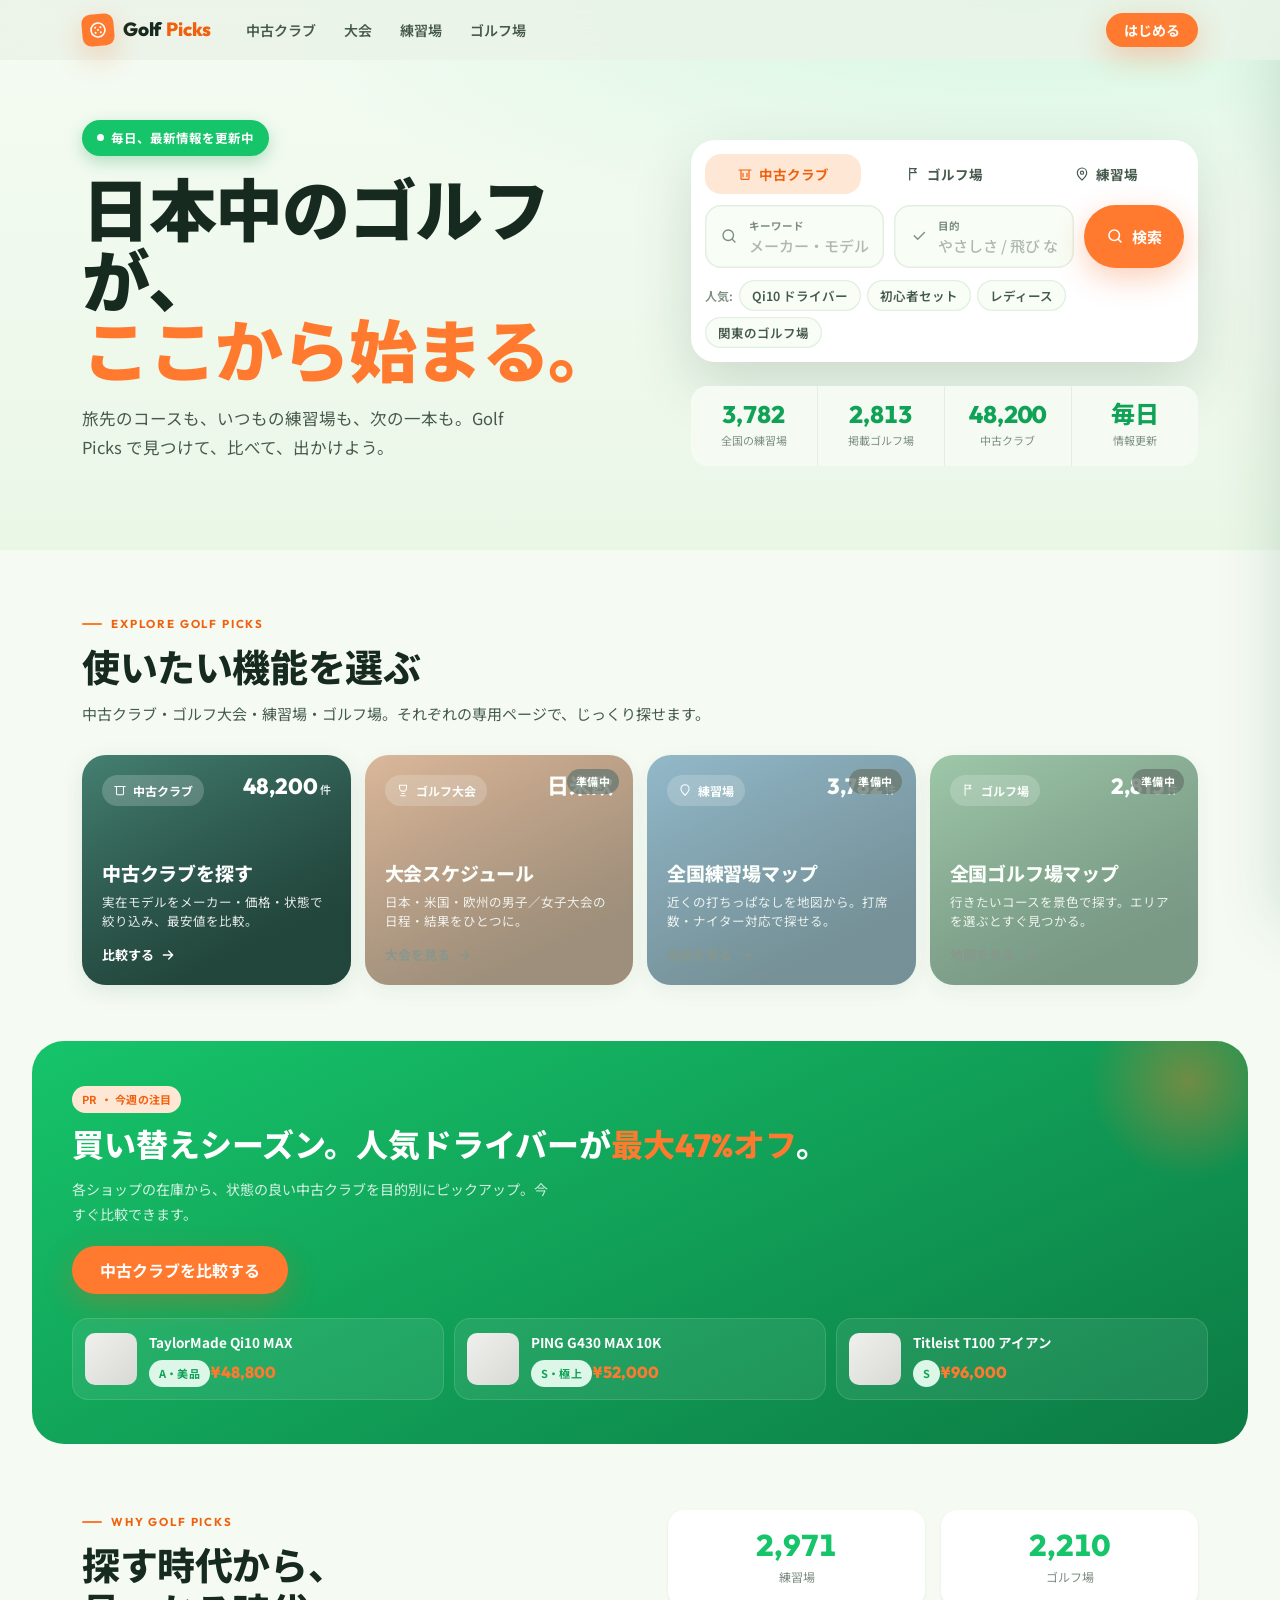
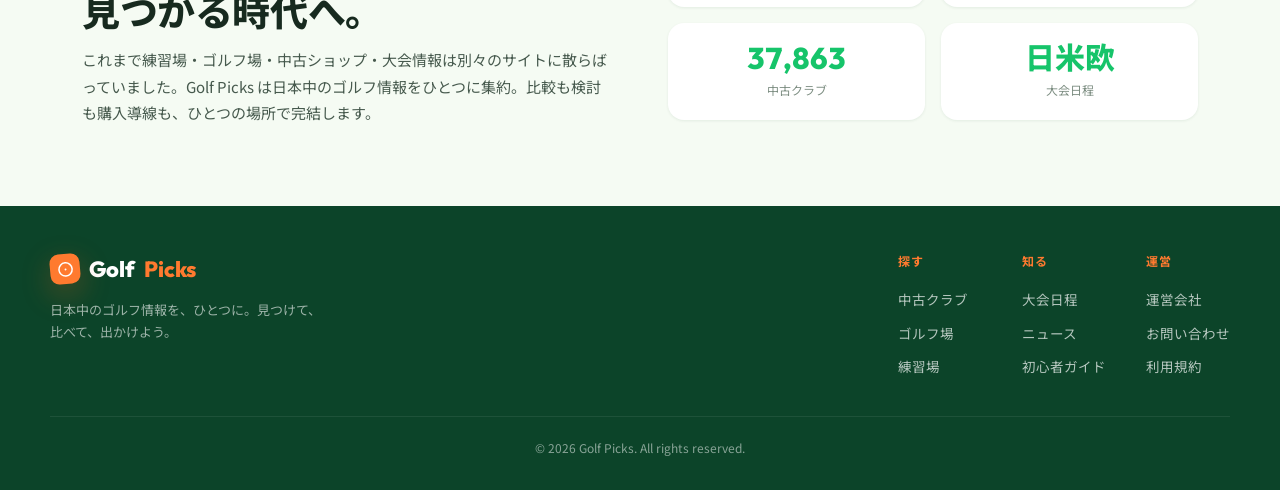
==== commit bd51b9f9: "Add files via upload" ====
--- a/index.html
+++ b/index.html
@@ -1,27 +1,480 @@
 <!DOCTYPE html>
 <html lang="ja">
 <head>
-<meta charset="UTF-8" />
-<meta name="viewport" content="width=device-width, initial-scale=1.0" />
-<title>Golf Picks — 日本中のゴルフを、ひとつに。</title>
-<link rel="preconnect" href="https://fonts.googleapis.com" />
-<link rel="preconnect" href="https://fonts.gstatic.com" crossorigin />
-<link href="https://fonts.googleapis.com/css2?family=Noto+Sans+JP:wght@400;500;700;900&family=Outfit:wght@400;500;600;700;800&display=swap" rel="stylesheet" />
-<link rel="stylesheet" href="styles.css" />
-<link rel="stylesheet" href="components.css" />
+<meta charset="UTF-8">
+<meta name="viewport" content="width=device-width, initial-scale=1.0, viewport-fit=cover">
+<title>Golf Picks — 日本中のゴルフが、ここから始まる。</title>
+<link rel="preconnect" href="https://fonts.googleapis.com">
+<link rel="preconnect" href="https://fonts.gstatic.com" crossorigin>
+<link href="https://fonts.googleapis.com/css2?family=Noto+Sans+JP:wght@400;500;700;900&family=Outfit:wght@500;600;700;800;900&display=swap" rel="stylesheet">
+<style>
+/* ============================================================
+   Golf Picks — Design tokens（元のブランドカラー）
+============================================================ */
+:root{
+  --gold:#FF7A2F; --gold-deep:#F0610E;
+  --green:#16C46A; --green-deep:#10A256; --green-ink:#0c4429; --green-soft:#dcf7e7;
+  --cream:#FFE7D6; --cream-soft:#FFF5EE;
+  --ink:#172a1f; --ink-soft:#46594d; --muted:#7c8d81;
+  --line:#e3efe3; --line-soft:#eef6ee;
+  --bg:#f5fbf3; --bg-soft:#eaf6e8; --bg-warm:#f8fdf6;
+
+  --r-sm:10px; --r-md:16px; --r-lg:24px; --r-xl:32px; --r-pill:999px;
+  --sh-sm:0 1px 3px rgba(14,61,39,.08);
+  --sh-md:0 6px 22px rgba(14,61,39,.10);
+  --sh-lg:0 22px 60px rgba(14,61,39,.16);
+  --sh-gold:0 10px 30px rgba(242,100,25,.30);
+
+  --ff-jp:"Noto Sans JP",system-ui,sans-serif;
+  --ff-display:"Outfit","Noto Sans JP",sans-serif;
+
+  --gut:20px;
+  --maxw:1180px;
+}
+
+*{box-sizing:border-box;margin:0;padding:0;}
+html{-webkit-text-size-adjust:100%;scroll-behavior:smooth;}
+body{
+  font-family:var(--ff-jp);color:var(--ink);background:var(--bg);
+  font-size:15px;line-height:1.75;
+  -webkit-font-smoothing:antialiased;overflow-x:hidden;
+}
+img{max-width:100%;display:block;}
+button{font-family:inherit;cursor:pointer;border:none;background:none;color:inherit;}
+a{color:inherit;text-decoration:none;}
+:focus-visible{outline:3px solid rgba(242,100,25,.5);outline-offset:2px;border-radius:6px;}
+
+.wrap{max-width:var(--maxw);margin:0 auto;padding:0 var(--gut);}
+.num{font-family:var(--ff-display);font-weight:800;font-variant-numeric:tabular-nums;}
+
+.eyebrow{font-family:var(--ff-display);font-weight:700;letter-spacing:.16em;text-transform:uppercase;font-size:11.5px;color:var(--gold-deep);display:inline-flex;align-items:center;gap:9px;}
+.eyebrow::before{content:"";width:20px;height:2px;background:var(--gold);border-radius:2px;}
+
+/* buttons */
+.btn{display:inline-flex;align-items:center;justify-content:center;gap:8px;font-weight:700;font-size:15px;line-height:1;padding:14px 22px;border-radius:var(--r-pill);transition:transform .18s cubic-bezier(.34,1.56,.64,1),box-shadow .2s,background .2s;white-space:nowrap;}
+.btn:active{transform:scale(.96);}
+.btn-primary{background:var(--gold);color:#fff;box-shadow:var(--sh-gold);}
+.btn-primary:hover{background:var(--gold-deep);transform:translateY(-2px);}
+.btn-green{background:var(--green);color:#fff;box-shadow:0 10px 26px rgba(35,163,91,.32);}
+.btn-green:hover{background:var(--green-deep);transform:translateY(-2px);}
+.btn-ghost{background:#fff;color:var(--ink);box-shadow:inset 0 0 0 1.5px var(--line);}
+.btn-ghost:hover{box-shadow:inset 0 0 0 1.5px var(--gold);color:var(--gold-deep);}
+.btn-lg{padding:16px 28px;font-size:16px;}
+.btn-block{width:100%;}
+
+.badge{display:inline-flex;align-items:center;gap:5px;font-size:11px;font-weight:700;letter-spacing:.02em;padding:4px 10px;border-radius:var(--r-pill);}
+.badge-gold{background:var(--cream);color:var(--gold-deep);}
+.badge-green{background:var(--green-soft);color:var(--green-deep);}
+
+/* ============================================================
+   ヘッダー
+============================================================ */
+.hd{position:fixed;top:0;left:0;right:0;z-index:200;background:rgba(234,243,232,.80);backdrop-filter:blur(16px);transition:box-shadow .3s,background .3s;padding-top:env(safe-area-inset-top);}
+.hd.scrolled{box-shadow:0 1px 0 var(--line),var(--sh-sm);background:rgba(234,243,232,.95);}
+.hd-in{display:flex;align-items:center;gap:16px;height:60px;}
+.logo{display:inline-flex;align-items:center;gap:9px;font-family:var(--ff-display);font-weight:800;font-size:19px;letter-spacing:-.01em;}
+.logo-mark{width:32px;height:32px;border-radius:9px;background:var(--gold);color:#fff;display:grid;place-items:center;box-shadow:var(--sh-gold);transform:rotate(-5deg);transition:transform .3s cubic-bezier(.34,1.56,.64,1);}
+.logo:hover .logo-mark{transform:rotate(5deg) scale(1.08);}
+.logo-text span{color:var(--gold-deep);}
+.hd-nav{display:none;gap:2px;margin-left:6px;}
+.hd-nav a{padding:8px 13px;border-radius:var(--r-pill);font-size:14px;font-weight:600;color:var(--ink-soft);transition:all .15s;}
+.hd-nav a:hover{background:var(--cream);color:var(--gold-deep);}
+.hd-actions{margin-left:auto;display:flex;align-items:center;gap:10px;}
+.hd-cta{display:none;}
+.burger{width:42px;height:42px;border-radius:12px;display:grid;place-items:center;color:var(--ink);}
+.burger rect{transition:transform .3s,opacity .2s;transform-origin:center;}
+.burger.open rect:nth-child(1){transform:translateY(5px) rotate(45deg);}
+.burger.open rect:nth-child(2){opacity:0;}
+.burger.open rect:nth-child(3){transform:translateY(-5px) rotate(-45deg);}
+
+.drawer{position:fixed;top:0;right:0;bottom:0;z-index:199;width:min(80vw,320px);background:#fff;box-shadow:var(--sh-lg);transform:translateX(100%);transition:transform .4s cubic-bezier(.5,0,0,1);padding:84px 24px 24px;display:flex;flex-direction:column;gap:4px;}
+.drawer.open{transform:translateX(0);}
+.drawer a{display:flex;justify-content:space-between;align-items:center;padding:16px 8px;font-weight:700;font-size:16px;border-bottom:1px solid var(--line-soft);}
+.drawer a svg{color:var(--muted);}
+.drawer-bd{position:fixed;inset:0;z-index:198;background:rgba(8,41,26,.4);opacity:0;visibility:hidden;transition:all .35s;}
+.drawer-bd.open{opacity:1;visibility:visible;}
+
+@media(min-width:880px){.hd-nav{display:flex;}.hd-cta{display:inline-flex;}.burger{display:none;}:root{--gut:32px;}}
+
+/* ============================================================
+   ヒーロー（シンプル）
+============================================================ */
+.hero{position:relative;padding:96px 0 40px;background:radial-gradient(120% 80% at 80% 0%, #d6f7e2 0%, transparent 52%),linear-gradient(180deg,#f5fbf3 0%,#eaf7e7 100%);}
+.hero-pill{display:inline-flex;align-items:center;gap:7px;font-size:12.5px;font-weight:700;color:#fff;background:var(--green);padding:7px 15px;border-radius:var(--r-pill);box-shadow:0 6px 16px rgba(35,163,91,.3);}
+.hero-pill .dot{width:7px;height:7px;border-radius:50%;background:#fff;animation:blink 1.8s infinite;}
+@keyframes blink{0%,100%{opacity:1;}50%{opacity:.3;}}
+
+.hero h1{font-family:var(--ff-display);font-size:clamp(34px,9vw,68px);font-weight:900;line-height:1.04;letter-spacing:-.02em;margin:20px 0 16px;}
+.hero h1 .hl{position:relative;color:var(--gold);white-space:nowrap;}
+.hero h1 .hl::after{content:"";position:absolute;left:0;right:0;bottom:.08em;height:.16em;background:var(--cream);z-index:-1;border-radius:3px;transform:scaleX(0);transform-origin:left;transition:transform .7s cubic-bezier(.2,.7,.2,1) .5s;}
+.hero.ready h1 .hl::after{transform:scaleX(1);}
+.hero-lead{font-size:15px;color:var(--ink-soft);max-width:440px;margin-bottom:24px;}
+
+/* 検索 */
+.search{background:#fff;border-radius:var(--r-lg);box-shadow:var(--sh-lg);padding:14px;}
+.search-tabs{display:flex;gap:5px;margin-bottom:11px;}
+.s-tab{flex:1;display:inline-flex;align-items:center;justify-content:center;gap:6px;padding:10px 8px;border-radius:var(--r-md);font-size:13.5px;font-weight:700;color:var(--ink-soft);transition:all .2s;}
+.s-tab.on{background:var(--cream);color:var(--gold-deep);}
+.s-tab svg{flex:none;}
+.search-body{display:flex;flex-direction:column;gap:9px;}
+.s-field{display:flex;align-items:center;gap:11px;padding:12px 15px;border-radius:var(--r-md);background:var(--bg-warm);box-shadow:inset 0 0 0 1.5px var(--line);transition:box-shadow .18s;cursor:text;}
+.s-field:focus-within{box-shadow:inset 0 0 0 1.5px var(--gold);}
+.s-field>svg{color:var(--muted);flex:none;}
+.s-field .col{display:flex;flex-direction:column;flex:1;min-width:0;}
+.s-field em{font-style:normal;font-size:10.5px;font-weight:700;color:var(--muted);}
+.s-field input{border:none;background:none;outline:none;font-family:inherit;font-size:15px;font-weight:600;color:var(--ink);width:100%;}
+.s-field input::placeholder{color:#aeb9b0;font-weight:500;}
+.s-go{margin-top:2px;}
+.search-quick{display:flex;flex-wrap:wrap;gap:6px;align-items:center;margin-top:12px;}
+.search-quick>span{font-size:12px;color:var(--muted);font-weight:600;}
+.s-quick{font-size:12.5px;font-weight:600;color:var(--ink-soft);background:var(--bg-warm);padding:6px 13px;border-radius:var(--r-pill);box-shadow:inset 0 0 0 1.3px var(--line);transition:all .16s;}
+.s-quick:active{transform:scale(.94);}
+.s-quick:hover{box-shadow:inset 0 0 0 1.3px var(--gold);color:var(--gold-deep);}
+
+.hero-stats{display:grid;grid-template-columns:repeat(2,1fr);gap:1px;margin-top:24px;background:var(--line);border-radius:var(--r-md);overflow:hidden;}
+.h-stat{background:var(--bg);padding:16px 14px;text-align:center;}
+.h-stat .num{display:block;font-size:24px;color:var(--green-deep);line-height:1;}
+.h-stat small{font-size:11px;color:var(--muted);margin-top:5px;display:block;}
+
+@media(min-width:880px){
+  .hero{padding:120px 0 64px;}
+  .hero-grid{display:grid;grid-template-columns:1.05fr .95fr;gap:48px;align-items:center;}
+  .hero-lead{font-size:16.5px;}
+  .hero-stats{grid-template-columns:repeat(4,1fr);}
+  .search-body{display:grid;grid-template-columns:1fr 1fr auto;gap:10px;align-items:stretch;}
+  .s-go{margin-top:0;}
+}
+
+/* ============================================================
+   セクション共通
+============================================================ */
+.section{padding:56px 0;}
+.section-head{max-width:640px;margin-bottom:28px;}
+.section-head h2{font-family:var(--ff-display);font-size:clamp(25px,5.5vw,38px);line-height:1.18;letter-spacing:-.01em;font-weight:800;margin:12px 0 10px;}
+.section-head p{color:var(--ink-soft);font-size:15px;}
+
+.reveal{opacity:0;transform:translateY(24px);transition:opacity .7s cubic-bezier(.2,.7,.2,1),transform .7s cubic-bezier(.2,.7,.2,1);}
+.reveal.in{opacity:1;transform:none;}
+
+/* ============================================================
+   エントリーグリッド
+============================================================ */
+.entry-grid{display:grid;grid-template-columns:1fr;gap:14px;}
+.entry{position:relative;display:block;border-radius:var(--r-lg);overflow:hidden;min-height:172px;padding:20px;color:#fff;isolation:isolate;box-shadow:var(--sh-md);transition:transform .25s cubic-bezier(.34,1.4,.64,1),box-shadow .25s;}
+.entry:hover{transform:translateY(-4px);box-shadow:var(--sh-lg);}
+.entry:active{transform:scale(.98);}
+.entry-bg{position:absolute;inset:0;z-index:-2;transition:transform .5s ease;}
+.entry:hover .entry-bg{transform:scale(1.06);}
+.entry-scrim{position:absolute;inset:0;z-index:-1;background:linear-gradient(155deg,rgba(20,45,33,.10) 0%,rgba(20,45,33,.52) 80%);}
+.bg-clubs{background:linear-gradient(150deg,#4a8a7b,#326058 72%);}
+.bg-tour{background:linear-gradient(150deg,#e0996a,#c47045 72%);}
+.bg-practice{background:linear-gradient(150deg,#5f9cc0,#3f76a2 76%);}
+.bg-course{background:linear-gradient(150deg,#74b585,#4d9165 70%);}
+.entry-top{display:flex;align-items:flex-start;justify-content:space-between;}
+.entry-k{display:inline-flex;align-items:center;gap:6px;font-size:12px;font-weight:700;background:rgba(255,255,255,.2);padding:5px 11px;border-radius:var(--r-pill);backdrop-filter:blur(4px);}
+.entry-n{font-family:var(--ff-display);font-weight:800;font-size:22px;line-height:1;}
+.entry-n small{font-size:11px;font-weight:600;margin-left:2px;opacity:.85;}
+.entry-body{position:absolute;left:20px;right:20px;bottom:18px;}
+.entry-body strong{display:block;font-size:19px;font-weight:800;letter-spacing:-.01em;margin-bottom:3px;}
+.entry-body p{font-size:12.5px;line-height:1.55;opacity:.88;margin-bottom:10px;}
+.entry-go{display:inline-flex;align-items:center;gap:6px;font-size:13px;font-weight:700;}
+.entry-go svg{transition:transform .25s;}
+.entry:hover .entry-go svg{transform:translateX(4px);}
+
+@media(min-width:620px){.entry-grid{grid-template-columns:1fr 1fr;}}
+@media(min-width:980px){.entry-grid{grid-template-columns:repeat(4,1fr);}.entry{min-height:230px;}}
+
+/* ============================================================
+   PRバンド
+============================================================ */
+.pr{background:linear-gradient(155deg,#16C46A,#0c7a44);color:#fff;border-radius:var(--r-xl);padding:32px 24px;margin:0 var(--gut);position:relative;overflow:hidden;}
+.pr::before{content:"";position:absolute;top:-60px;right:-40px;width:200px;height:200px;border-radius:50%;background:radial-gradient(circle,rgba(255,122,47,.4),transparent 70%);}
+.pr-in{position:relative;z-index:1;max-width:var(--maxw);margin:0 auto;}
+.pr h3{font-family:var(--ff-display);font-size:clamp(22px,5vw,32px);font-weight:800;line-height:1.25;margin:12px 0;}
+.pr h3 .hl{color:var(--gold);}
+.pr p{font-size:14px;opacity:.82;margin-bottom:20px;max-width:480px;}
+.pr-cards{display:grid;grid-template-columns:1fr;gap:10px;margin-top:24px;}
+.pr-mini{background:rgba(255,255,255,.08);border:1px solid rgba(255,255,255,.12);border-radius:var(--r-md);padding:12px;display:flex;align-items:center;gap:12px;transition:background .2s,transform .2s;}
+.pr-mini:active{transform:scale(.98);}
+.pr-mini:hover{background:rgba(255,255,255,.13);}
+.pr-mini-thumb{width:52px;height:52px;border-radius:10px;flex:none;background:linear-gradient(135deg,#f0f0ee,#d8d8d4);}
+.pr-mini-body{flex:1;min-width:0;}
+.pr-mini-body strong{display:block;font-size:13.5px;font-weight:700;margin-bottom:3px;}
+.pr-mini-price{font-family:var(--ff-display);font-weight:800;font-size:16px;color:var(--gold);}
+@media(min-width:880px){.pr{padding:44px 40px;}.pr-cards{grid-template-columns:repeat(3,1fr);}}
+
+/* ============================================================
+   About
+============================================================ */
+.about{padding:60px 0;}
+.about-in{display:flex;flex-direction:column;gap:32px;}
+.about h2{font-family:var(--ff-display);font-size:clamp(24px,5.5vw,38px);font-weight:800;line-height:1.2;margin:12px 0 12px;letter-spacing:-.01em;}
+.about p{color:var(--ink-soft);font-size:15px;}
+.about-stats{display:grid;grid-template-columns:1fr 1fr;gap:12px;}
+.about-stat{background:#fff;border-radius:var(--r-md);padding:20px 16px;box-shadow:var(--sh-sm);text-align:center;}
+.about-stat .num{display:block;font-size:30px;color:var(--green);line-height:1;}
+.about-stat small{font-size:12px;color:var(--muted);margin-top:6px;display:block;}
+@media(min-width:880px){.about-in{flex-direction:row;align-items:center;gap:56px;}.about-in>div:first-child{flex:1;}.about-stats{flex:1;gap:16px;}}
+
+/* ============================================================
+   フッター
+============================================================ */
+.ft{background:#0c4429;color:rgba(255,255,255,.85);padding:44px var(--gut) calc(32px + env(safe-area-inset-bottom));margin-top:20px;}
+.ft-in{max-width:var(--maxw);margin:0 auto;}
+.ft-top{display:flex;flex-direction:column;gap:24px;margin-bottom:32px;}
+.ft-logo{font-family:var(--ff-display);font-weight:800;font-size:22px;color:#fff;display:inline-flex;align-items:center;gap:9px;}
+.ft-logo span{color:var(--gold);}
+.ft-tagline{font-size:13px;opacity:.7;margin-top:10px;max-width:280px;}
+.ft-cols{display:grid;grid-template-columns:1fr 1fr;gap:24px;}
+.ft-col h5{font-size:12px;font-weight:700;letter-spacing:.1em;text-transform:uppercase;color:var(--gold);margin-bottom:12px;}
+.ft-col a{display:block;font-size:13.5px;padding:5px 0;opacity:.82;transition:opacity .15s,color .15s;}
+.ft-col a:hover{opacity:1;color:var(--gold);}
+.ft-bottom{border-top:1px solid rgba(255,255,255,.12);padding-top:20px;font-size:12px;opacity:.6;text-align:center;}
+@media(min-width:880px){.ft-top{flex-direction:row;justify-content:space-between;}.ft-cols{grid-template-columns:repeat(3,1fr);gap:40px;}}
+
+/* ヒーロー読み込み時のシンプルなフェードイン */
+.fade-up{opacity:0;transform:translateY(18px);}
+.hero.ready .fade-up{opacity:1;transform:none;transition:opacity .7s cubic-bezier(.2,.7,.2,1),transform .7s cubic-bezier(.2,.7,.2,1);}
+.hero.ready .fade-up.d1{transition-delay:.05s;}
+.hero.ready .fade-up.d2{transition-delay:.15s;}
+.hero.ready .fade-up.d3{transition-delay:.28s;}
+.hero.ready .fade-up.d4{transition-delay:.4s;}
+
+@media(prefers-reduced-motion:reduce){
+  *{animation:none!important;transition-duration:.01ms!important;}
+  .reveal,.fade-up{opacity:1!important;transform:none!important;}
+}
+
+/* 準備中エントリーカード（最小公開時） */
+.entry.is-soon{opacity:.62;cursor:default;position:relative;}
+.entry.is-soon:hover{transform:none;}
+.entry.is-soon .entry-go{color:var(--ink-soft);}
+.entry.is-soon::after{content:"準備中";position:absolute;top:14px;right:14px;background:rgba(23,42,31,.78);color:#fff;font-size:11px;font-weight:700;padding:3px 9px;border-radius:999px;z-index:3;letter-spacing:.04em;}
+</style>
 </head>
 <body>
-<div id="root"></div>
-<script src="https://unpkg.com/react@18.3.1/umd/react.development.js" crossorigin="anonymous"></script>
-<script src="https://unpkg.com/react-dom@18.3.1/umd/react-dom.development.js" crossorigin="anonymous"></script>
-<script src="https://unpkg.com/@babel/standalone@7.29.0/babel.min.js" crossorigin="anonymous"></script>
-<script src="config.js"></script>
-<script src="data.js"></script>
-<script type="text/babel" src="icons.jsx"></script>
-<script type="text/babel" src="loading.jsx"></script>
-<script type="text/babel" src="header.jsx"></script>
-<script type="text/babel" src="hero.jsx"></script>
-<script type="text/babel" src="footer.jsx"></script>
-<script type="text/babel" src="app.jsx"></script>
+
+<!-- ヘッダー -->
+<header class="hd" id="hd">
+  <div class="wrap hd-in">
+    <a class="logo" href="#top">
+      <span class="logo-mark"><svg width="18" height="18" viewBox="0 0 18 18" fill="none"><circle cx="9" cy="9" r="7" stroke="#fff" stroke-width="1.6"/><circle cx="9" cy="9" r="1" fill="#fff"/><circle cx="6.4" cy="6.4" r="1" fill="#fff"/><circle cx="11.6" cy="6.4" r="1" fill="#fff"/><circle cx="6.4" cy="11.6" r="1" fill="#fff"/><circle cx="11.6" cy="11.6" r="1" fill="#fff"/></svg></span>
+      <span class="logo-text">Golf <span>Picks</span></span>
+    </a>
+    <nav class="hd-nav">
+      <a href="#clubs">中古クラブ</a><a href="#tour">大会</a><a href="#practice">練習場</a><a href="#course">ゴルフ場</a>
+    </nav>
+    <div class="hd-actions">
+      <button class="btn btn-primary hd-cta" style="padding:10px 18px;font-size:14px;">はじめる</button>
+      <button class="burger" id="burger" aria-label="メニュー"><svg width="22" height="22" viewBox="0 0 22 22"><rect x="3" y="6" width="16" height="2" rx="1" fill="currentColor"/><rect x="3" y="10" width="16" height="2" rx="1" fill="currentColor"/><rect x="3" y="14" width="16" height="2" rx="1" fill="currentColor"/></svg></button>
+    </div>
+  </div>
+</header>
+
+<div class="drawer-bd" id="drawerBd"></div>
+<aside class="drawer" id="drawer">
+  <a href="clubs.html">中古クラブを探す <svg width="18" height="18" viewBox="0 0 24 24" fill="none"><path d="M9 6l6 6-6 6" stroke="currentColor" stroke-width="2" stroke-linecap="round" stroke-linejoin="round"/></svg></a>
+  <a href="#tour">ゴルフ大会 <svg width="18" height="18" viewBox="0 0 24 24" fill="none"><path d="M9 6l6 6-6 6" stroke="currentColor" stroke-width="2" stroke-linecap="round" stroke-linejoin="round"/></svg></a>
+  <a href="#practice">練習場マップ <svg width="18" height="18" viewBox="0 0 24 24" fill="none"><path d="M9 6l6 6-6 6" stroke="currentColor" stroke-width="2" stroke-linecap="round" stroke-linejoin="round"/></svg></a>
+  <a href="#course">ゴルフ場マップ <svg width="18" height="18" viewBox="0 0 24 24" fill="none"><path d="M9 6l6 6-6 6" stroke="currentColor" stroke-width="2" stroke-linecap="round" stroke-linejoin="round"/></svg></a>
+  <button class="btn btn-primary btn-block" style="margin-top:18px;">はじめる</button>
+</aside>
+
+<main id="top">
+
+  <!-- ヒーロー -->
+  <section class="hero" id="hero">
+    <div class="wrap hero-in">
+      <div class="hero-grid">
+        <div>
+          <span class="hero-pill fade-up d1"><span class="dot"></span> 毎日、最新情報を更新中</span>
+          <h1 class="fade-up d2">日本中のゴルフが、<br><span class="hl">ここから始まる。</span></h1>
+          <p class="hero-lead fade-up d3">旅先のコースも、いつもの練習場も、次の一本も。Golf Picks で見つけて、比べて、出かけよう。</p>
+        </div>
+        <div class="fade-up d4">
+          <div class="search">
+            <div class="search-tabs" id="searchTabs">
+              <button class="s-tab on" data-tab="clubs"><svg width="16" height="16" viewBox="0 0 24 24" fill="none"><path d="M3 6h18M6 6v13a1 1 0 001 1h10a1 1 0 001-1V6M9 11v5M15 11v5" stroke="currentColor" stroke-width="1.8" stroke-linecap="round"/></svg> 中古クラブ</button>
+              <button class="s-tab" data-tab="course"><svg width="16" height="16" viewBox="0 0 24 24" fill="none"><path d="M7 3v18M7 4h10l-3 3 3 3H7" stroke="currentColor" stroke-width="1.8" stroke-linecap="round" stroke-linejoin="round"/></svg> ゴルフ場</button>
+              <button class="s-tab" data-tab="practice"><svg width="16" height="16" viewBox="0 0 24 24" fill="none"><path d="M12 21s-7-6.3-7-11a7 7 0 0114 0c0 4.7-7 11-7 11z" stroke="currentColor" stroke-width="1.8"/><circle cx="12" cy="10" r="2.4" stroke="currentColor" stroke-width="1.8"/></svg> 練習場</button>
+            </div>
+            <div class="search-body">
+              <label class="s-field"><svg width="18" height="18" viewBox="0 0 24 24" fill="none"><circle cx="11" cy="11" r="7" stroke="currentColor" stroke-width="1.8"/><path d="M20 20l-3.5-3.5" stroke="currentColor" stroke-width="1.8" stroke-linecap="round"/></svg><span class="col"><em id="f1label">キーワード</em><input id="f1input" placeholder="メーカー・モデル名"></span></label>
+              <label class="s-field"><svg width="18" height="18" viewBox="0 0 24 24" fill="none"><path d="M20.6 7.3l-9 9-4.6-4.6" stroke="currentColor" stroke-width="1.8" stroke-linecap="round" stroke-linejoin="round"/></svg><span class="col"><em id="f2label">目的</em><input id="f2input" placeholder="やさしさ / 飛び など"></span></label>
+              <button class="btn btn-primary s-go"><svg width="18" height="18" viewBox="0 0 24 24" fill="none"><circle cx="11" cy="11" r="7" stroke="#fff" stroke-width="2"/><path d="M20 20l-3.5-3.5" stroke="#fff" stroke-width="2" stroke-linecap="round"/></svg> 検索</button>
+            </div>
+            <div class="search-quick">
+              <span>人気:</span>
+              <button class="s-quick">Qi10 ドライバー</button><button class="s-quick">初心者セット</button><button class="s-quick">レディース</button><button class="s-quick">関東のゴルフ場</button>
+            </div>
+          </div>
+          <div class="hero-stats">
+            <div class="h-stat"><span class="num" data-count="3782">0</span><small>全国の練習場</small></div>
+            <div class="h-stat"><span class="num" data-count="2813">0</span><small>掲載ゴルフ場</small></div>
+            <div class="h-stat"><span class="num" data-count="48200">0</span><small>中古クラブ</small></div>
+            <div class="h-stat"><span class="num">毎日</span><small>情報更新</small></div>
+          </div>
+        </div>
+      </div>
+    </div>
+  </section>
+
+  <!-- サービス一覧 -->
+  <section class="section">
+    <div class="wrap">
+      <div class="section-head reveal">
+        <span class="eyebrow">Explore Golf Picks</span>
+        <h2>使いたい機能を選ぶ</h2>
+        <p>中古クラブ・ゴルフ大会・練習場・ゴルフ場。それぞれの専用ページで、じっくり探せます。</p>
+      </div>
+      <div class="entry-grid">
+        <a class="entry reveal" id="clubs" href="clubs.html">
+          <div class="entry-bg bg-clubs"></div><div class="entry-scrim"></div>
+          <div class="entry-top"><span class="entry-k"><svg width="14" height="14" viewBox="0 0 24 24" fill="none"><path d="M3 6h18M6 6v13a1 1 0 001 1h10a1 1 0 001-1V6" stroke="currentColor" stroke-width="1.8" stroke-linecap="round"/></svg> 中古クラブ</span><span class="entry-n">48,200<small>件</small></span></div>
+          <div class="entry-body"><strong>中古クラブを探す</strong><p>実在モデルをメーカー・価格・状態で絞り込み、最安値を比較。</p><span class="entry-go">比較する <svg width="16" height="16" viewBox="0 0 24 24" fill="none"><path d="M5 12h14M13 6l6 6-6 6" stroke="currentColor" stroke-width="2" stroke-linecap="round" stroke-linejoin="round"/></svg></span></div>
+        </a>
+        <a class="entry reveal is-soon" id="tour" href="#" onclick="return false;">
+          <div class="entry-bg bg-tour"></div><div class="entry-scrim"></div>
+          <div class="entry-top"><span class="entry-k"><svg width="14" height="14" viewBox="0 0 24 24" fill="none"><path d="M6 4h12v4a6 6 0 01-12 0V4zM9 14h6M10 18h4M8 22h8" stroke="currentColor" stroke-width="1.8" stroke-linecap="round"/></svg> ゴルフ大会</span><span class="entry-n">日米欧</span></div>
+          <div class="entry-body"><strong>大会スケジュール</strong><p>日本・米国・欧州の男子／女子大会の日程・結果をひとつに。</p><span class="entry-go">大会を見る <svg width="16" height="16" viewBox="0 0 24 24" fill="none"><path d="M5 12h14M13 6l6 6-6 6" stroke="currentColor" stroke-width="2" stroke-linecap="round" stroke-linejoin="round"/></svg></span></div>
+        </a>
+        <a class="entry reveal is-soon" id="practice" href="#" onclick="return false;">
+          <div class="entry-bg bg-practice"></div><div class="entry-scrim"></div>
+          <div class="entry-top"><span class="entry-k"><svg width="14" height="14" viewBox="0 0 24 24" fill="none"><path d="M12 21s-7-6.3-7-11a7 7 0 0114 0c0 4.7-7 11-7 11z" stroke="currentColor" stroke-width="1.8"/></svg> 練習場</span><span class="entry-n">3,782<small>件</small></span></div>
+          <div class="entry-body"><strong>全国練習場マップ</strong><p>近くの打ちっぱなしを地図から。打席数・ナイター対応で探せる。</p><span class="entry-go">地図を見る <svg width="16" height="16" viewBox="0 0 24 24" fill="none"><path d="M5 12h14M13 6l6 6-6 6" stroke="currentColor" stroke-width="2" stroke-linecap="round" stroke-linejoin="round"/></svg></span></div>
+        </a>
+        <a class="entry reveal is-soon" id="course" href="#" onclick="return false;">
+          <div class="entry-bg bg-course"></div><div class="entry-scrim"></div>
+          <div class="entry-top"><span class="entry-k"><svg width="14" height="14" viewBox="0 0 24 24" fill="none"><path d="M7 3v18M7 4h10l-3 3 3 3H7" stroke="currentColor" stroke-width="1.8" stroke-linecap="round" stroke-linejoin="round"/></svg> ゴルフ場</span><span class="entry-n">2,813<small>件</small></span></div>
+          <div class="entry-body"><strong>全国ゴルフ場マップ</strong><p>行きたいコースを景色で探す。エリアを選ぶとすぐ見つかる。</p><span class="entry-go">地図を見る <svg width="16" height="16" viewBox="0 0 24 24" fill="none"><path d="M5 12h14M13 6l6 6-6 6" stroke="currentColor" stroke-width="2" stroke-linecap="round" stroke-linejoin="round"/></svg></span></div>
+        </a>
+      </div>
+    </div>
+  </section>
+
+  <!-- PRバンド -->
+  <section class="reveal">
+    <div class="pr">
+      <div class="pr-in">
+        <span class="badge badge-gold">PR ・ 今週の注目</span>
+        <h3>買い替えシーズン。人気ドライバーが<span class="hl">最大47%オフ</span>。</h3>
+        <p>各ショップの在庫から、状態の良い中古クラブを目的別にピックアップ。今すぐ比較できます。</p>
+        <button class="btn btn-primary btn-lg">中古クラブを比較する</button>
+        <div class="pr-cards">
+          <div class="pr-mini"><div class="pr-mini-thumb"></div><div class="pr-mini-body"><strong>TaylorMade Qi10 MAX</strong><span class="badge badge-green">A・美品</span><span class="pr-mini-price">¥48,800</span></div></div>
+          <div class="pr-mini"><div class="pr-mini-thumb"></div><div class="pr-mini-body"><strong>PING G430 MAX 10K</strong><span class="badge badge-green">S・極上</span><span class="pr-mini-price">¥52,000</span></div></div>
+          <div class="pr-mini"><div class="pr-mini-thumb"></div><div class="pr-mini-body"><strong>Titleist T100 アイアン</strong><span class="badge badge-green">S</span><span class="pr-mini-price">¥96,000</span></div></div>
+        </div>
+      </div>
+    </div>
+  </section>
+
+  <!-- About -->
+  <section class="about">
+    <div class="wrap about-in">
+      <div class="reveal">
+        <span class="eyebrow">Why Golf Picks</span>
+        <h2>探す時代から、<br>見つかる時代へ。</h2>
+        <p>これまで練習場・ゴルフ場・中古ショップ・大会情報は別々のサイトに散らばっていました。Golf Picks は日本中のゴルフ情報をひとつに集約。比較も検討も購入導線も、ひとつの場所で完結します。</p>
+      </div>
+      <div class="about-stats reveal">
+        <div class="about-stat"><span class="num" data-count="3782">0</span><small>練習場</small></div>
+        <div class="about-stat"><span class="num" data-count="2813">0</span><small>ゴルフ場</small></div>
+        <div class="about-stat"><span class="num" data-count="48200">0</span><small>中古クラブ</small></div>
+        <div class="about-stat"><span class="num">日米欧</span><small>大会日程</small></div>
+      </div>
+    </div>
+  </section>
+
+</main>
+
+<!-- フッター -->
+<footer class="ft">
+  <div class="ft-in">
+    <div class="ft-top">
+      <div>
+        <span class="ft-logo"><span class="logo-mark" style="width:30px;height:30px;"><svg width="17" height="17" viewBox="0 0 18 18" fill="none"><circle cx="9" cy="9" r="7" stroke="#fff" stroke-width="1.6"/><circle cx="9" cy="9" r="1" fill="#fff"/></svg></span> Golf <span>Picks</span></span>
+        <p class="ft-tagline">日本中のゴルフ情報を、ひとつに。見つけて、比べて、出かけよう。</p>
+      </div>
+      <div class="ft-cols">
+        <div class="ft-col"><h5>探す</h5><a href="#clubs">中古クラブ</a><a href="#course">ゴルフ場</a><a href="#practice">練習場</a></div>
+        <div class="ft-col"><h5>知る</h5><a href="#tour">大会日程</a><a href="#">ニュース</a><a href="#">初心者ガイド</a></div>
+        <div class="ft-col"><h5>運営</h5><a href="#">運営会社</a><a href="#">お問い合わせ</a><a href="#">利用規約</a></div>
+      </div>
+    </div>
+    <div class="ft-bottom">© 2026 Golf Picks. All rights reserved.</div>
+  </div>
+</footer>
+
+<script>
+/* ヘッダースクロール */
+const hd = document.getElementById('hd');
+addEventListener('scroll', () => hd.classList.toggle('scrolled', scrollY > 8), { passive: true });
+
+/* ドロワー */
+const burger = document.getElementById('burger');
+const drawer = document.getElementById('drawer');
+const drawerBd = document.getElementById('drawerBd');
+function toggleDrawer(open){
+  burger.classList.toggle('open', open);
+  drawer.classList.toggle('open', open);
+  drawerBd.classList.toggle('open', open);
+  document.body.style.overflow = open ? 'hidden' : '';
+}
+burger.addEventListener('click', () => toggleDrawer(!drawer.classList.contains('open')));
+drawerBd.addEventListener('click', () => toggleDrawer(false));
+drawer.querySelectorAll('a').forEach(a => a.addEventListener('click', () => toggleDrawer(false)));
+
+/* 検索タブ切替 */
+const tabConfig = {
+  clubs:    { f1l:'キーワード', f1p:'メーカー・モデル名',   f2l:'目的', f2p:'やさしさ / 飛び など' },
+  course:   { f1l:'エリア',    f1p:'都道府県・コース名',   f2l:'条件', f2p:'プレー日・予算' },
+  practice: { f1l:'エリア',    f1p:'エリア・駅名',         f2l:'条件', f2p:'打ち放題 / 弾道計測 など' },
+};
+document.getElementById('searchTabs').addEventListener('click', e => {
+  const btn = e.target.closest('.s-tab');
+  if (!btn) return;
+  document.querySelectorAll('.s-tab').forEach(t => t.classList.remove('on'));
+  btn.classList.add('on');
+  const c = tabConfig[btn.dataset.tab];
+  document.getElementById('f1label').textContent = c.f1l;
+  document.getElementById('f1input').placeholder = c.f1p;
+  document.getElementById('f2label').textContent = c.f2l;
+  document.getElementById('f2input').placeholder = c.f2p;
+});
+
+/* スクロールリビール */
+const io = new IntersectionObserver((entries) => {
+  entries.forEach(en => {
+    if (en.isIntersecting) {
+      const sibs = [...en.target.parentElement.children].filter(c => c.classList.contains('reveal'));
+      en.target.style.transitionDelay = (sibs.indexOf(en.target) * 0.08) + 's';
+      en.target.classList.add('in');
+      io.unobserve(en.target);
+    }
+  });
+}, { threshold: 0.12, rootMargin: '0px 0px -8% 0px' });
+document.querySelectorAll('.reveal').forEach(el => io.observe(el));
+
+/* カウントアップ */
+function countUp(el){
+  const target = +el.dataset.count, dur = 1400, start = performance.now();
+  const fmt = n => n.toLocaleString('ja-JP');
+  (function tick(now){
+    const p = Math.min((now - start) / dur, 1);
+    el.textContent = fmt(Math.round(target * (1 - Math.pow(1 - p, 3))));
+    if (p < 1) requestAnimationFrame(tick);
+  })(start);
+}
+const countIO = new IntersectionObserver((entries) => {
+  entries.forEach(en => {
+    if (en.isIntersecting && en.target.dataset.count) { countUp(en.target); countIO.unobserve(en.target); }
+  });
+}, { threshold: 0.5 });
+document.querySelectorAll('[data-count]').forEach(el => countIO.observe(el));
+
+/* ヒーロー読み込み演出 */
+requestAnimationFrame(() => document.getElementById('hero').classList.add('ready'));
+</script>
 </body>
 </html>
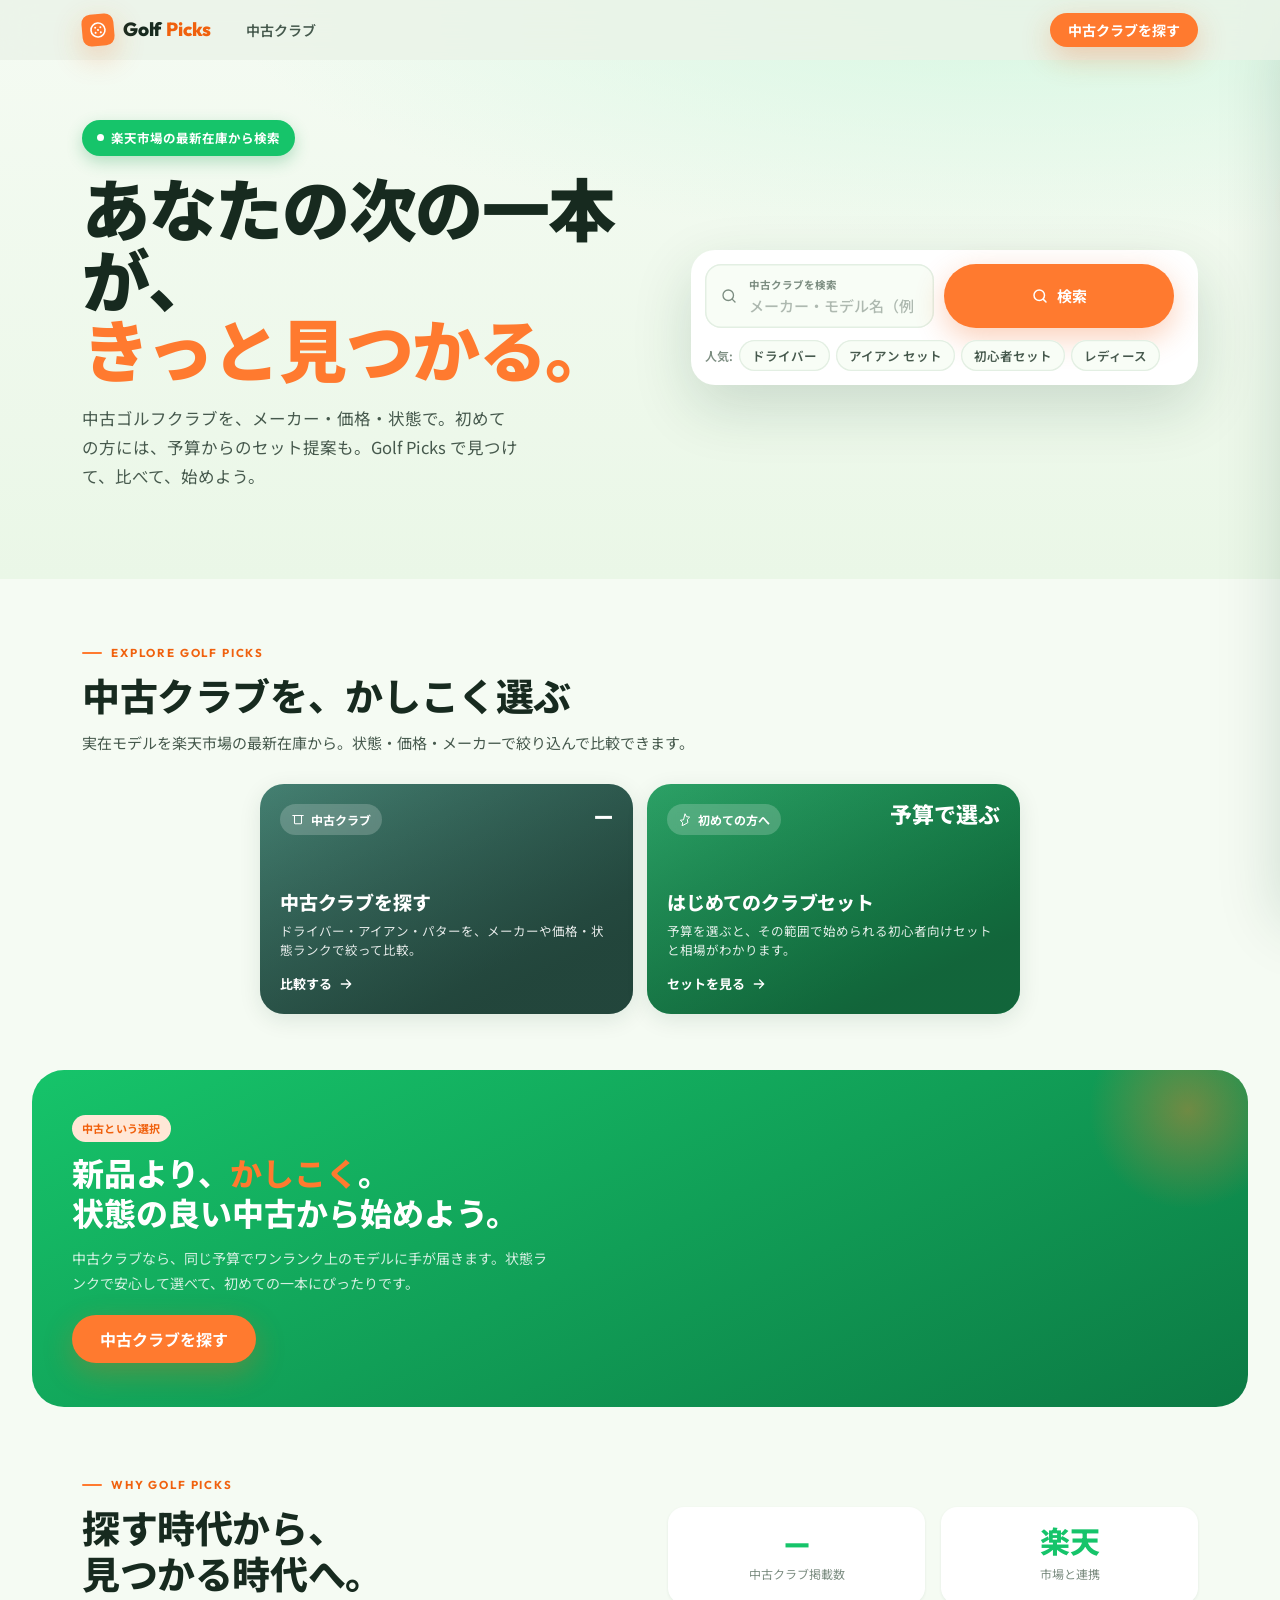
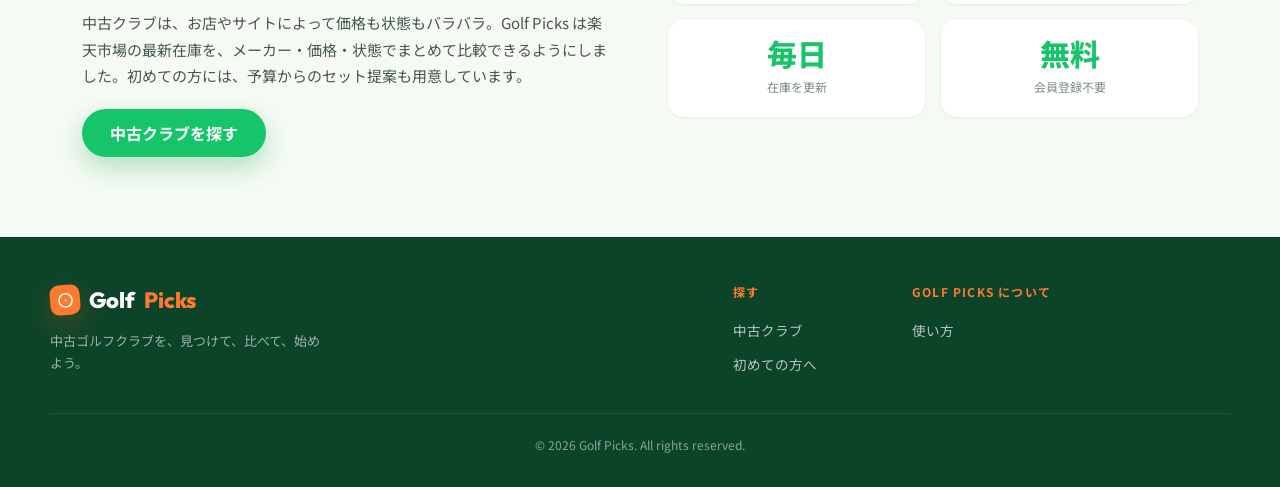
==== commit badb4f14: "Add files via upload" ====
--- a/index.html
+++ b/index.html
@@ -183,6 +183,11 @@
 
 @media(min-width:620px){.entry-grid{grid-template-columns:1fr 1fr;}}
 @media(min-width:980px){.entry-grid{grid-template-columns:repeat(4,1fr);}.entry{min-height:230px;}}
+/* 2カラム版（中古クラブ＋初めての方） */
+.entry-grid-2{grid-template-columns:1fr;}
+@media(min-width:620px){.entry-grid-2{grid-template-columns:1fr 1fr;max-width:760px;margin:0 auto;}}
+@media(min-width:980px){.entry-grid-2{grid-template-columns:1fr 1fr;}.entry-grid-2 .entry{min-height:230px;}}
+.bg-starter{background:linear-gradient(150deg,#2fae6e,#10a256 72%);}
 
 /* ============================================================
    PRバンド
@@ -244,12 +249,6 @@
   *{animation:none!important;transition-duration:.01ms!important;}
   .reveal,.fade-up{opacity:1!important;transform:none!important;}
 }
-
-/* 準備中エントリーカード（最小公開時） */
-.entry.is-soon{opacity:.62;cursor:default;position:relative;}
-.entry.is-soon:hover{transform:none;}
-.entry.is-soon .entry-go{color:var(--ink-soft);}
-.entry.is-soon::after{content:"準備中";position:absolute;top:14px;right:14px;background:rgba(23,42,31,.78);color:#fff;font-size:11px;font-weight:700;padding:3px 9px;border-radius:999px;z-index:3;letter-spacing:.04em;}
 </style>
 </head>
 <body>
@@ -262,10 +261,10 @@
       <span class="logo-text">Golf <span>Picks</span></span>
     </a>
     <nav class="hd-nav">
-      <a href="#clubs">中古クラブ</a><a href="#tour">大会</a><a href="#practice">練習場</a><a href="#course">ゴルフ場</a>
+      <a href="clubs.html">中古クラブ</a>
     </nav>
     <div class="hd-actions">
-      <button class="btn btn-primary hd-cta" style="padding:10px 18px;font-size:14px;">はじめる</button>
+      <a href="clubs.html" class="btn btn-primary hd-cta" style="padding:10px 18px;font-size:14px;">中古クラブを探す</a>
       <button class="burger" id="burger" aria-label="メニュー"><svg width="22" height="22" viewBox="0 0 22 22"><rect x="3" y="6" width="16" height="2" rx="1" fill="currentColor"/><rect x="3" y="10" width="16" height="2" rx="1" fill="currentColor"/><rect x="3" y="14" width="16" height="2" rx="1" fill="currentColor"/></svg></button>
     </div>
   </div>
@@ -274,10 +273,7 @@
 <div class="drawer-bd" id="drawerBd"></div>
 <aside class="drawer" id="drawer">
   <a href="clubs.html">中古クラブを探す <svg width="18" height="18" viewBox="0 0 24 24" fill="none"><path d="M9 6l6 6-6 6" stroke="currentColor" stroke-width="2" stroke-linecap="round" stroke-linejoin="round"/></svg></a>
-  <a href="#tour">ゴルフ大会 <svg width="18" height="18" viewBox="0 0 24 24" fill="none"><path d="M9 6l6 6-6 6" stroke="currentColor" stroke-width="2" stroke-linecap="round" stroke-linejoin="round"/></svg></a>
-  <a href="#practice">練習場マップ <svg width="18" height="18" viewBox="0 0 24 24" fill="none"><path d="M9 6l6 6-6 6" stroke="currentColor" stroke-width="2" stroke-linecap="round" stroke-linejoin="round"/></svg></a>
-  <a href="#course">ゴルフ場マップ <svg width="18" height="18" viewBox="0 0 24 24" fill="none"><path d="M9 6l6 6-6 6" stroke="currentColor" stroke-width="2" stroke-linecap="round" stroke-linejoin="round"/></svg></a>
-  <button class="btn btn-primary btn-block" style="margin-top:18px;">はじめる</button>
+  <a href="clubs.html" class="btn btn-primary btn-block" style="margin-top:18px;">中古クラブを探す</a>
 </aside>
 
 <main id="top">
@@ -287,66 +283,44 @@
     <div class="wrap hero-in">
       <div class="hero-grid">
         <div>
-          <span class="hero-pill fade-up d1"><span class="dot"></span> 毎日、最新情報を更新中</span>
-          <h1 class="fade-up d2">日本中のゴルフが、<br><span class="hl">ここから始まる。</span></h1>
-          <p class="hero-lead fade-up d3">旅先のコースも、いつもの練習場も、次の一本も。Golf Picks で見つけて、比べて、出かけよう。</p>
+          <span class="hero-pill fade-up d1"><span class="dot"></span> 楽天市場の最新在庫から検索</span>
+          <h1 class="fade-up d2">あなたの次の一本が、<br><span class="hl">きっと見つかる。</span></h1>
+          <p class="hero-lead fade-up d3">中古ゴルフクラブを、メーカー・価格・状態で。初めての方には、予算からのセット提案も。Golf Picks で見つけて、比べて、始めよう。</p>
         </div>
         <div class="fade-up d4">
           <div class="search">
-            <div class="search-tabs" id="searchTabs">
-              <button class="s-tab on" data-tab="clubs"><svg width="16" height="16" viewBox="0 0 24 24" fill="none"><path d="M3 6h18M6 6v13a1 1 0 001 1h10a1 1 0 001-1V6M9 11v5M15 11v5" stroke="currentColor" stroke-width="1.8" stroke-linecap="round"/></svg> 中古クラブ</button>
-              <button class="s-tab" data-tab="course"><svg width="16" height="16" viewBox="0 0 24 24" fill="none"><path d="M7 3v18M7 4h10l-3 3 3 3H7" stroke="currentColor" stroke-width="1.8" stroke-linecap="round" stroke-linejoin="round"/></svg> ゴルフ場</button>
-              <button class="s-tab" data-tab="practice"><svg width="16" height="16" viewBox="0 0 24 24" fill="none"><path d="M12 21s-7-6.3-7-11a7 7 0 0114 0c0 4.7-7 11-7 11z" stroke="currentColor" stroke-width="1.8"/><circle cx="12" cy="10" r="2.4" stroke="currentColor" stroke-width="1.8"/></svg> 練習場</button>
-            </div>
             <div class="search-body">
-              <label class="s-field"><svg width="18" height="18" viewBox="0 0 24 24" fill="none"><circle cx="11" cy="11" r="7" stroke="currentColor" stroke-width="1.8"/><path d="M20 20l-3.5-3.5" stroke="currentColor" stroke-width="1.8" stroke-linecap="round"/></svg><span class="col"><em id="f1label">キーワード</em><input id="f1input" placeholder="メーカー・モデル名"></span></label>
-              <label class="s-field"><svg width="18" height="18" viewBox="0 0 24 24" fill="none"><path d="M20.6 7.3l-9 9-4.6-4.6" stroke="currentColor" stroke-width="1.8" stroke-linecap="round" stroke-linejoin="round"/></svg><span class="col"><em id="f2label">目的</em><input id="f2input" placeholder="やさしさ / 飛び など"></span></label>
-              <button class="btn btn-primary s-go"><svg width="18" height="18" viewBox="0 0 24 24" fill="none"><circle cx="11" cy="11" r="7" stroke="#fff" stroke-width="2"/><path d="M20 20l-3.5-3.5" stroke="#fff" stroke-width="2" stroke-linecap="round"/></svg> 検索</button>
+              <label class="s-field"><svg width="18" height="18" viewBox="0 0 24 24" fill="none"><circle cx="11" cy="11" r="7" stroke="currentColor" stroke-width="1.8"/><path d="M20 20l-3.5-3.5" stroke="currentColor" stroke-width="1.8" stroke-linecap="round"/></svg><span class="col"><em>中古クラブを検索</em><input id="heroSearch" placeholder="メーカー・モデル名（例：Qi10、ゼクシオ）"></span></label>
+              <button class="btn btn-primary s-go" id="heroGo"><svg width="18" height="18" viewBox="0 0 24 24" fill="none"><circle cx="11" cy="11" r="7" stroke="#fff" stroke-width="2"/><path d="M20 20l-3.5-3.5" stroke="#fff" stroke-width="2" stroke-linecap="round"/></svg> 検索</button>
             </div>
             <div class="search-quick">
               <span>人気:</span>
-              <button class="s-quick">Qi10 ドライバー</button><button class="s-quick">初心者セット</button><button class="s-quick">レディース</button><button class="s-quick">関東のゴルフ場</button>
+              <button class="s-quick">ドライバー</button><button class="s-quick">アイアン セット</button><button class="s-quick">初心者セット</button><button class="s-quick">レディース</button>
             </div>
           </div>
-          <div class="hero-stats">
-            <div class="h-stat"><span class="num" data-count="3782">0</span><small>全国の練習場</small></div>
-            <div class="h-stat"><span class="num" data-count="2813">0</span><small>掲載ゴルフ場</small></div>
-            <div class="h-stat"><span class="num" data-count="48200">0</span><small>中古クラブ</small></div>
-            <div class="h-stat"><span class="num">毎日</span><small>情報更新</small></div>
-          </div>
         </div>
       </div>
     </div>
   </section>
 
-  <!-- サービス一覧 -->
+  <!-- サービス導線 -->
   <section class="section">
     <div class="wrap">
       <div class="section-head reveal">
         <span class="eyebrow">Explore Golf Picks</span>
-        <h2>使いたい機能を選ぶ</h2>
-        <p>中古クラブ・ゴルフ大会・練習場・ゴルフ場。それぞれの専用ページで、じっくり探せます。</p>
-      </div>
-      <div class="entry-grid">
-        <a class="entry reveal" id="clubs" href="clubs.html">
+        <h2>中古クラブを、かしこく選ぶ</h2>
+        <p>実在モデルを楽天市場の最新在庫から。状態・価格・メーカーで絞り込んで比較できます。</p>
+      </div>
+      <div class="entry-grid entry-grid-2">
+        <a class="entry reveal" href="clubs.html">
           <div class="entry-bg bg-clubs"></div><div class="entry-scrim"></div>
-          <div class="entry-top"><span class="entry-k"><svg width="14" height="14" viewBox="0 0 24 24" fill="none"><path d="M3 6h18M6 6v13a1 1 0 001 1h10a1 1 0 001-1V6" stroke="currentColor" stroke-width="1.8" stroke-linecap="round"/></svg> 中古クラブ</span><span class="entry-n">48,200<small>件</small></span></div>
-          <div class="entry-body"><strong>中古クラブを探す</strong><p>実在モデルをメーカー・価格・状態で絞り込み、最安値を比較。</p><span class="entry-go">比較する <svg width="16" height="16" viewBox="0 0 24 24" fill="none"><path d="M5 12h14M13 6l6 6-6 6" stroke="currentColor" stroke-width="2" stroke-linecap="round" stroke-linejoin="round"/></svg></span></div>
+          <div class="entry-top"><span class="entry-k"><svg width="14" height="14" viewBox="0 0 24 24" fill="none"><path d="M3 6h18M6 6v13a1 1 0 001 1h10a1 1 0 001-1V6" stroke="currentColor" stroke-width="1.8" stroke-linecap="round"/></svg> 中古クラブ</span><span class="entry-n" id="clubsCount">—</span></div>
+          <div class="entry-body"><strong>中古クラブを探す</strong><p>ドライバー・アイアン・パターを、メーカーや価格・状態ランクで絞って比較。</p><span class="entry-go">比較する <svg width="16" height="16" viewBox="0 0 24 24" fill="none"><path d="M5 12h14M13 6l6 6-6 6" stroke="currentColor" stroke-width="2" stroke-linecap="round" stroke-linejoin="round"/></svg></span></div>
         </a>
-        <a class="entry reveal is-soon" id="tour" href="#" onclick="return false;">
-          <div class="entry-bg bg-tour"></div><div class="entry-scrim"></div>
-          <div class="entry-top"><span class="entry-k"><svg width="14" height="14" viewBox="0 0 24 24" fill="none"><path d="M6 4h12v4a6 6 0 01-12 0V4zM9 14h6M10 18h4M8 22h8" stroke="currentColor" stroke-width="1.8" stroke-linecap="round"/></svg> ゴルフ大会</span><span class="entry-n">日米欧</span></div>
-          <div class="entry-body"><strong>大会スケジュール</strong><p>日本・米国・欧州の男子／女子大会の日程・結果をひとつに。</p><span class="entry-go">大会を見る <svg width="16" height="16" viewBox="0 0 24 24" fill="none"><path d="M5 12h14M13 6l6 6-6 6" stroke="currentColor" stroke-width="2" stroke-linecap="round" stroke-linejoin="round"/></svg></span></div>
-        </a>
-        <a class="entry reveal is-soon" id="practice" href="#" onclick="return false;">
-          <div class="entry-bg bg-practice"></div><div class="entry-scrim"></div>
-          <div class="entry-top"><span class="entry-k"><svg width="14" height="14" viewBox="0 0 24 24" fill="none"><path d="M12 21s-7-6.3-7-11a7 7 0 0114 0c0 4.7-7 11-7 11z" stroke="currentColor" stroke-width="1.8"/></svg> 練習場</span><span class="entry-n">3,782<small>件</small></span></div>
-          <div class="entry-body"><strong>全国練習場マップ</strong><p>近くの打ちっぱなしを地図から。打席数・ナイター対応で探せる。</p><span class="entry-go">地図を見る <svg width="16" height="16" viewBox="0 0 24 24" fill="none"><path d="M5 12h14M13 6l6 6-6 6" stroke="currentColor" stroke-width="2" stroke-linecap="round" stroke-linejoin="round"/></svg></span></div>
-        </a>
-        <a class="entry reveal is-soon" id="course" href="#" onclick="return false;">
-          <div class="entry-bg bg-course"></div><div class="entry-scrim"></div>
-          <div class="entry-top"><span class="entry-k"><svg width="14" height="14" viewBox="0 0 24 24" fill="none"><path d="M7 3v18M7 4h10l-3 3 3 3H7" stroke="currentColor" stroke-width="1.8" stroke-linecap="round" stroke-linejoin="round"/></svg> ゴルフ場</span><span class="entry-n">2,813<small>件</small></span></div>
-          <div class="entry-body"><strong>全国ゴルフ場マップ</strong><p>行きたいコースを景色で探す。エリアを選ぶとすぐ見つかる。</p><span class="entry-go">地図を見る <svg width="16" height="16" viewBox="0 0 24 24" fill="none"><path d="M5 12h14M13 6l6 6-6 6" stroke="currentColor" stroke-width="2" stroke-linecap="round" stroke-linejoin="round"/></svg></span></div>
+        <a class="entry reveal" href="clubs.html">
+          <div class="entry-bg bg-starter"></div><div class="entry-scrim"></div>
+          <div class="entry-top"><span class="entry-k"><svg width="14" height="14" viewBox="0 0 24 24" fill="none"><path d="M12 3l2.5 5 5.5.8-4 3.9.9 5.5L12 21l-4.9 2.6.9-5.5-4-3.9 5.5-.8z" stroke="currentColor" stroke-width="1.7" stroke-linejoin="round"/></svg> 初めての方へ</span><span class="entry-n">予算で選ぶ</span></div>
+          <div class="entry-body"><strong>はじめてのクラブセット</strong><p>予算を選ぶと、その範囲で始められる初心者向けセットと相場がわかります。</p><span class="entry-go">セットを見る <svg width="16" height="16" viewBox="0 0 24 24" fill="none"><path d="M5 12h14M13 6l6 6-6 6" stroke="currentColor" stroke-width="2" stroke-linecap="round" stroke-linejoin="round"/></svg></span></div>
         </a>
       </div>
     </div>
@@ -356,15 +330,10 @@
   <section class="reveal">
     <div class="pr">
       <div class="pr-in">
-        <span class="badge badge-gold">PR ・ 今週の注目</span>
-        <h3>買い替えシーズン。人気ドライバーが<span class="hl">最大47%オフ</span>。</h3>
-        <p>各ショップの在庫から、状態の良い中古クラブを目的別にピックアップ。今すぐ比較できます。</p>
-        <button class="btn btn-primary btn-lg">中古クラブを比較する</button>
-        <div class="pr-cards">
-          <div class="pr-mini"><div class="pr-mini-thumb"></div><div class="pr-mini-body"><strong>TaylorMade Qi10 MAX</strong><span class="badge badge-green">A・美品</span><span class="pr-mini-price">¥48,800</span></div></div>
-          <div class="pr-mini"><div class="pr-mini-thumb"></div><div class="pr-mini-body"><strong>PING G430 MAX 10K</strong><span class="badge badge-green">S・極上</span><span class="pr-mini-price">¥52,000</span></div></div>
-          <div class="pr-mini"><div class="pr-mini-thumb"></div><div class="pr-mini-body"><strong>Titleist T100 アイアン</strong><span class="badge badge-green">S</span><span class="pr-mini-price">¥96,000</span></div></div>
-        </div>
+        <span class="badge badge-gold">中古という選択</span>
+        <h3>新品より、<span class="hl">かしこく</span>。<br>状態の良い中古から始めよう。</h3>
+        <p>中古クラブなら、同じ予算でワンランク上のモデルに手が届きます。状態ランクで安心して選べて、初めての一本にぴったりです。</p>
+        <a href="clubs.html" class="btn btn-primary btn-lg">中古クラブを探す</a>
       </div>
     </div>
   </section>
@@ -375,13 +344,14 @@
       <div class="reveal">
         <span class="eyebrow">Why Golf Picks</span>
         <h2>探す時代から、<br>見つかる時代へ。</h2>
-        <p>これまで練習場・ゴルフ場・中古ショップ・大会情報は別々のサイトに散らばっていました。Golf Picks は日本中のゴルフ情報をひとつに集約。比較も検討も購入導線も、ひとつの場所で完結します。</p>
+        <p>中古クラブは、お店やサイトによって価格も状態もバラバラ。Golf Picks は楽天市場の最新在庫を、メーカー・価格・状態でまとめて比較できるようにしました。初めての方には、予算からのセット提案も用意しています。</p>
+        <a href="clubs.html" class="btn btn-green btn-lg" style="margin-top:20px;">中古クラブを探す</a>
       </div>
       <div class="about-stats reveal">
-        <div class="about-stat"><span class="num" data-count="3782">0</span><small>練習場</small></div>
-        <div class="about-stat"><span class="num" data-count="2813">0</span><small>ゴルフ場</small></div>
-        <div class="about-stat"><span class="num" data-count="48200">0</span><small>中古クラブ</small></div>
-        <div class="about-stat"><span class="num">日米欧</span><small>大会日程</small></div>
+        <div class="about-stat"><span class="num" id="aboutClubsCount">—</span><small>中古クラブ掲載数</small></div>
+        <div class="about-stat"><span class="num">楽天</span><small>市場と連携</small></div>
+        <div class="about-stat"><span class="num">毎日</span><small>在庫を更新</small></div>
+        <div class="about-stat"><span class="num">無料</span><small>会員登録不要</small></div>
       </div>
     </div>
   </section>
@@ -394,12 +364,11 @@
     <div class="ft-top">
       <div>
         <span class="ft-logo"><span class="logo-mark" style="width:30px;height:30px;"><svg width="17" height="17" viewBox="0 0 18 18" fill="none"><circle cx="9" cy="9" r="7" stroke="#fff" stroke-width="1.6"/><circle cx="9" cy="9" r="1" fill="#fff"/></svg></span> Golf <span>Picks</span></span>
-        <p class="ft-tagline">日本中のゴルフ情報を、ひとつに。見つけて、比べて、出かけよう。</p>
+        <p class="ft-tagline">中古ゴルフクラブを、見つけて、比べて、始めよう。</p>
       </div>
       <div class="ft-cols">
-        <div class="ft-col"><h5>探す</h5><a href="#clubs">中古クラブ</a><a href="#course">ゴルフ場</a><a href="#practice">練習場</a></div>
-        <div class="ft-col"><h5>知る</h5><a href="#tour">大会日程</a><a href="#">ニュース</a><a href="#">初心者ガイド</a></div>
-        <div class="ft-col"><h5>運営</h5><a href="#">運営会社</a><a href="#">お問い合わせ</a><a href="#">利用規約</a></div>
+        <div class="ft-col"><h5>探す</h5><a href="clubs.html">中古クラブ</a><a href="clubs.html">初めての方へ</a></div>
+        <div class="ft-col"><h5>Golf Picks について</h5><a href="clubs.html">使い方</a></div>
       </div>
     </div>
     <div class="ft-bottom">© 2026 Golf Picks. All rights reserved.</div>
@@ -425,23 +394,34 @@
 drawerBd.addEventListener('click', () => toggleDrawer(false));
 drawer.querySelectorAll('a').forEach(a => a.addEventListener('click', () => toggleDrawer(false)));
 
-/* 検索タブ切替 */
-const tabConfig = {
-  clubs:    { f1l:'キーワード', f1p:'メーカー・モデル名',   f2l:'目的', f2p:'やさしさ / 飛び など' },
-  course:   { f1l:'エリア',    f1p:'都道府県・コース名',   f2l:'条件', f2p:'プレー日・予算' },
-  practice: { f1l:'エリア',    f1p:'エリア・駅名',         f2l:'条件', f2p:'打ち放題 / 弾道計測 など' },
-};
-document.getElementById('searchTabs').addEventListener('click', e => {
-  const btn = e.target.closest('.s-tab');
-  if (!btn) return;
-  document.querySelectorAll('.s-tab').forEach(t => t.classList.remove('on'));
-  btn.classList.add('on');
-  const c = tabConfig[btn.dataset.tab];
-  document.getElementById('f1label').textContent = c.f1l;
-  document.getElementById('f1input').placeholder = c.f1p;
-  document.getElementById('f2label').textContent = c.f2l;
-  document.getElementById('f2input').placeholder = c.f2p;
+/* ヒーロー検索：clubs.html へキーワードを渡して遷移 */
+function goSearch(q){
+  var url = "clubs.html" + (q ? ("?q=" + encodeURIComponent(q)) : "");
+  location.href = url;
+}
+var heroInput = document.getElementById('heroSearch');
+var heroGo = document.getElementById('heroGo');
+if(heroGo) heroGo.addEventListener('click', function(){ goSearch(heroInput.value.trim()); });
+if(heroInput) heroInput.addEventListener('keydown', function(e){ if(e.key==='Enter') goSearch(heroInput.value.trim()); });
+/* 人気クイックボタン */
+document.querySelectorAll('.s-quick').forEach(function(b){
+  b.addEventListener('click', function(){ goSearch(b.textContent.trim()); });
 });
+
+/* 楽天の中古クラブ総件数を取得して表示 */
+(async function(){
+  try{
+    var res = await fetch('/api/clubs?keyword=' + encodeURIComponent('中古 ゴルフ クラブ'));
+    var data = await res.json();
+    if(res.ok && data.count){
+      var n = data.count.toLocaleString('ja-JP');
+      var c1 = document.getElementById('clubsCount');
+      var c2 = document.getElementById('aboutClubsCount');
+      if(c1) c1.innerHTML = n + '<small>件</small>';
+      if(c2) c2.textContent = n;
+    }
+  }catch(e){ /* 取得失敗時は「—」のまま */ }
+})();
 
 /* スクロールリビール */
 const io = new IntersectionObserver((entries) => {
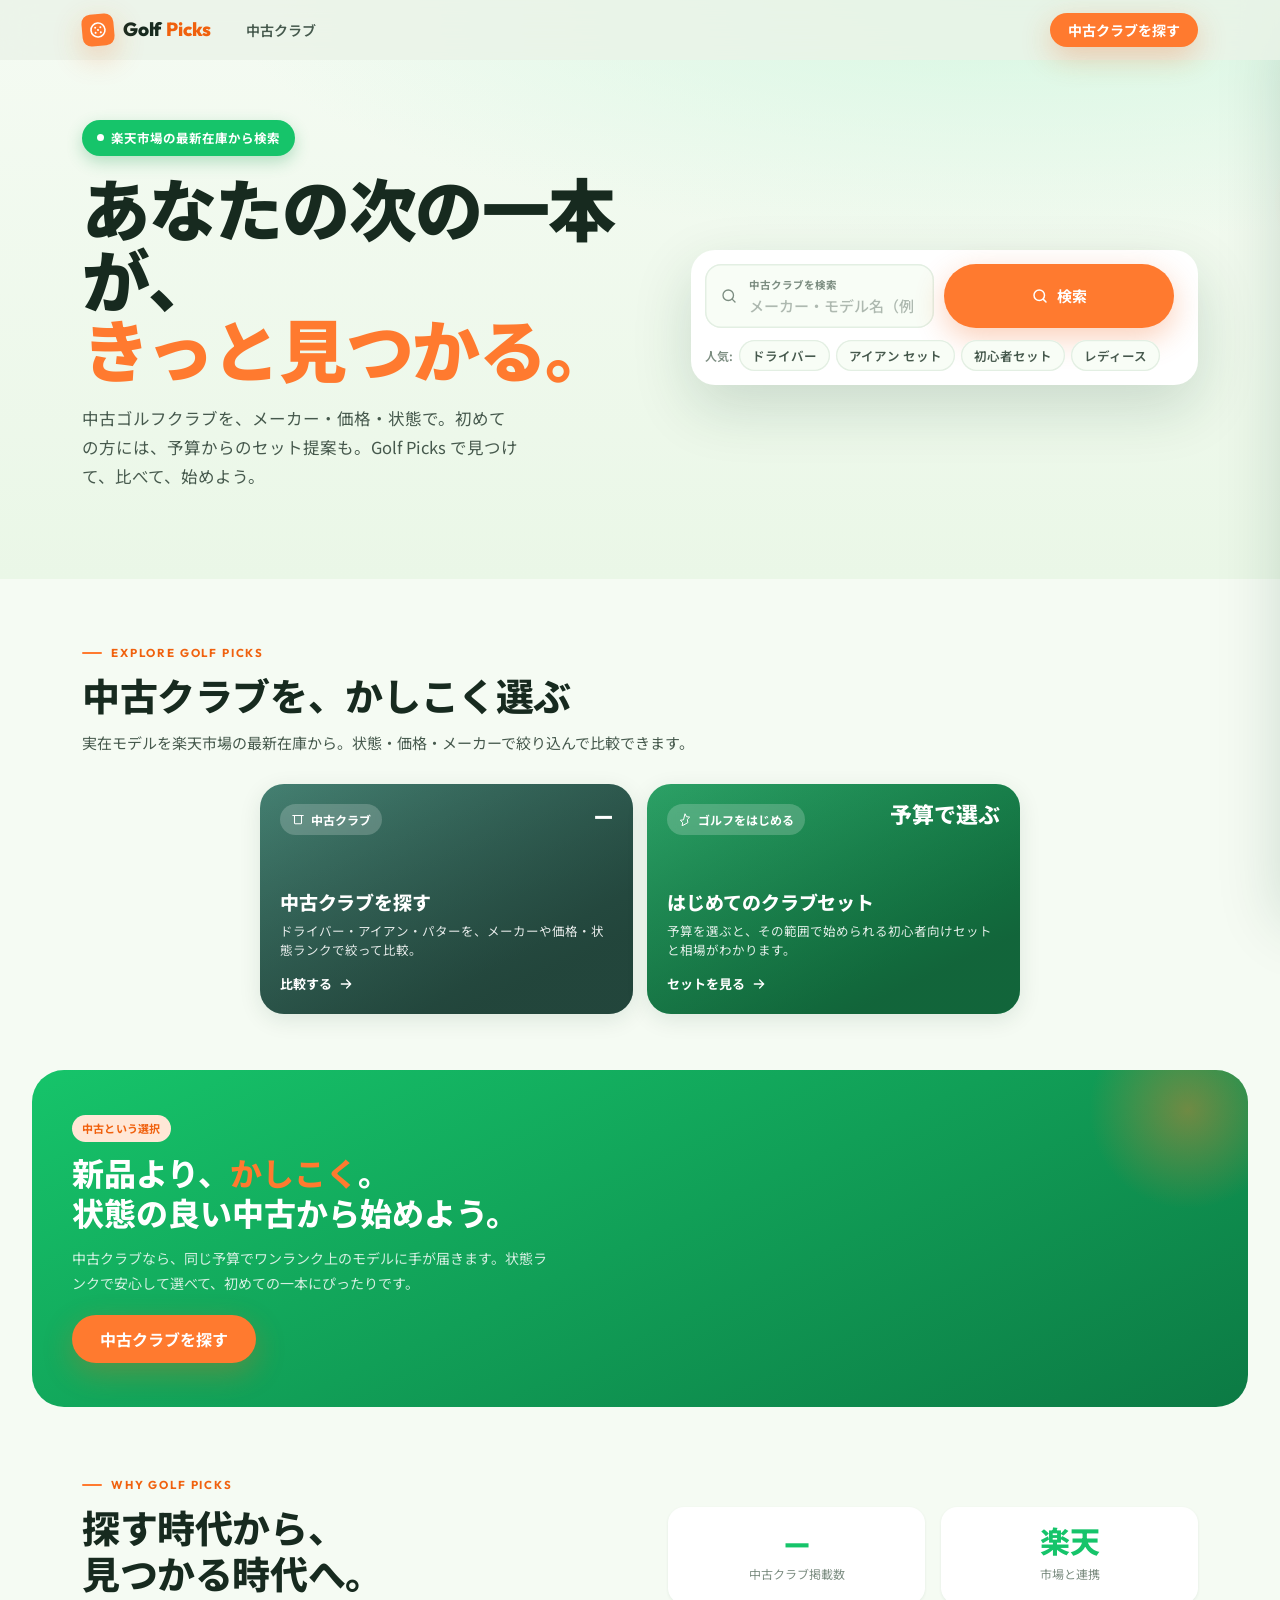
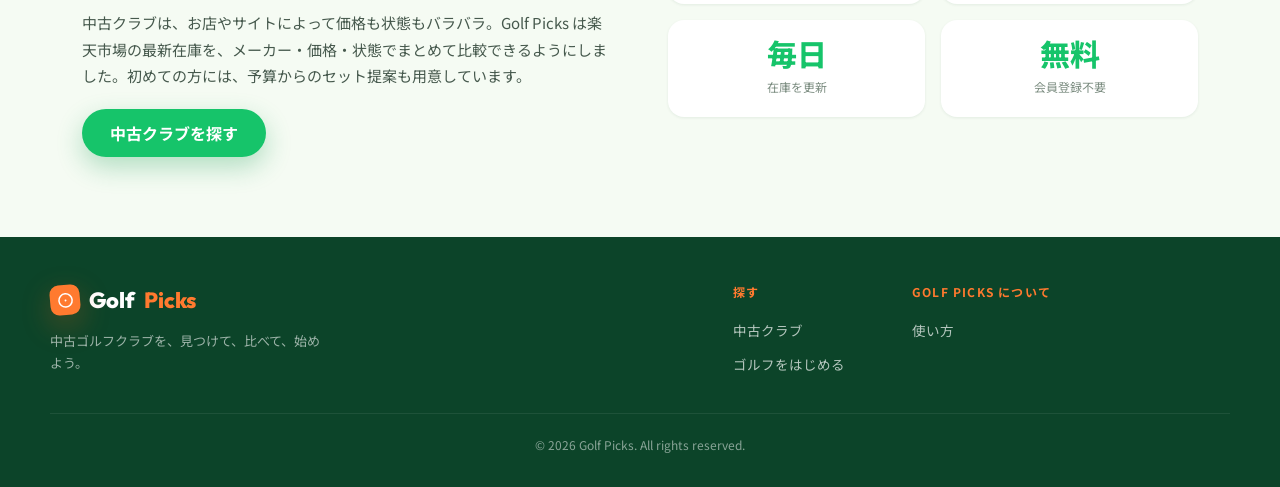
==== commit 698b62e6: "Add files via upload" ====
--- a/index.html
+++ b/index.html
@@ -317,9 +317,9 @@
           <div class="entry-top"><span class="entry-k"><svg width="14" height="14" viewBox="0 0 24 24" fill="none"><path d="M3 6h18M6 6v13a1 1 0 001 1h10a1 1 0 001-1V6" stroke="currentColor" stroke-width="1.8" stroke-linecap="round"/></svg> 中古クラブ</span><span class="entry-n" id="clubsCount">—</span></div>
           <div class="entry-body"><strong>中古クラブを探す</strong><p>ドライバー・アイアン・パターを、メーカーや価格・状態ランクで絞って比較。</p><span class="entry-go">比較する <svg width="16" height="16" viewBox="0 0 24 24" fill="none"><path d="M5 12h14M13 6l6 6-6 6" stroke="currentColor" stroke-width="2" stroke-linecap="round" stroke-linejoin="round"/></svg></span></div>
         </a>
-        <a class="entry reveal" href="clubs.html">
+        <a class="entry reveal" href="starter.html">
           <div class="entry-bg bg-starter"></div><div class="entry-scrim"></div>
-          <div class="entry-top"><span class="entry-k"><svg width="14" height="14" viewBox="0 0 24 24" fill="none"><path d="M12 3l2.5 5 5.5.8-4 3.9.9 5.5L12 21l-4.9 2.6.9-5.5-4-3.9 5.5-.8z" stroke="currentColor" stroke-width="1.7" stroke-linejoin="round"/></svg> 初めての方へ</span><span class="entry-n">予算で選ぶ</span></div>
+          <div class="entry-top"><span class="entry-k"><svg width="14" height="14" viewBox="0 0 24 24" fill="none"><path d="M12 3l2.5 5 5.5.8-4 3.9.9 5.5L12 21l-4.9 2.6.9-5.5-4-3.9 5.5-.8z" stroke="currentColor" stroke-width="1.7" stroke-linejoin="round"/></svg> ゴルフをはじめる</span><span class="entry-n">予算で選ぶ</span></div>
           <div class="entry-body"><strong>はじめてのクラブセット</strong><p>予算を選ぶと、その範囲で始められる初心者向けセットと相場がわかります。</p><span class="entry-go">セットを見る <svg width="16" height="16" viewBox="0 0 24 24" fill="none"><path d="M5 12h14M13 6l6 6-6 6" stroke="currentColor" stroke-width="2" stroke-linecap="round" stroke-linejoin="round"/></svg></span></div>
         </a>
       </div>
@@ -367,7 +367,7 @@
         <p class="ft-tagline">中古ゴルフクラブを、見つけて、比べて、始めよう。</p>
       </div>
       <div class="ft-cols">
-        <div class="ft-col"><h5>探す</h5><a href="clubs.html">中古クラブ</a><a href="clubs.html">初めての方へ</a></div>
+        <div class="ft-col"><h5>探す</h5><a href="clubs.html">中古クラブ</a><a href="starter.html">ゴルフをはじめる</a></div>
         <div class="ft-col"><h5>Golf Picks について</h5><a href="clubs.html">使い方</a></div>
       </div>
     </div>
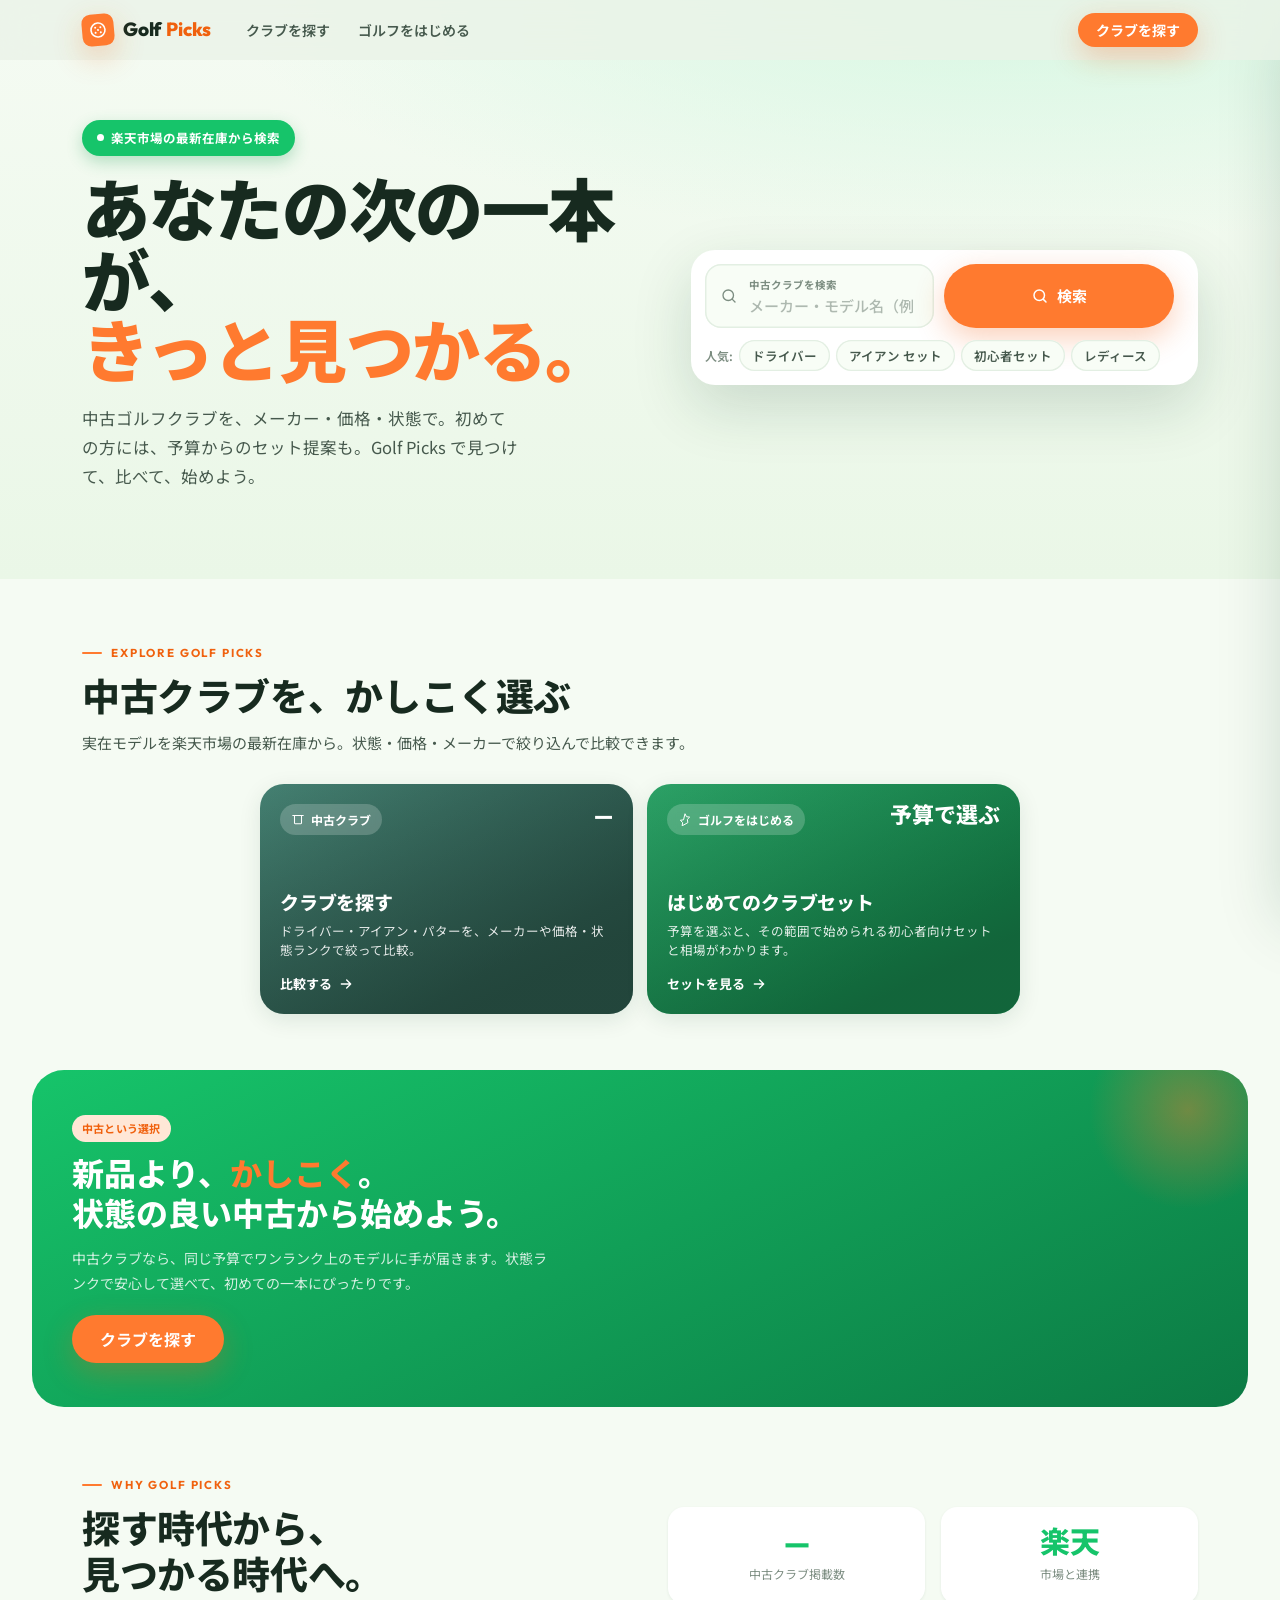
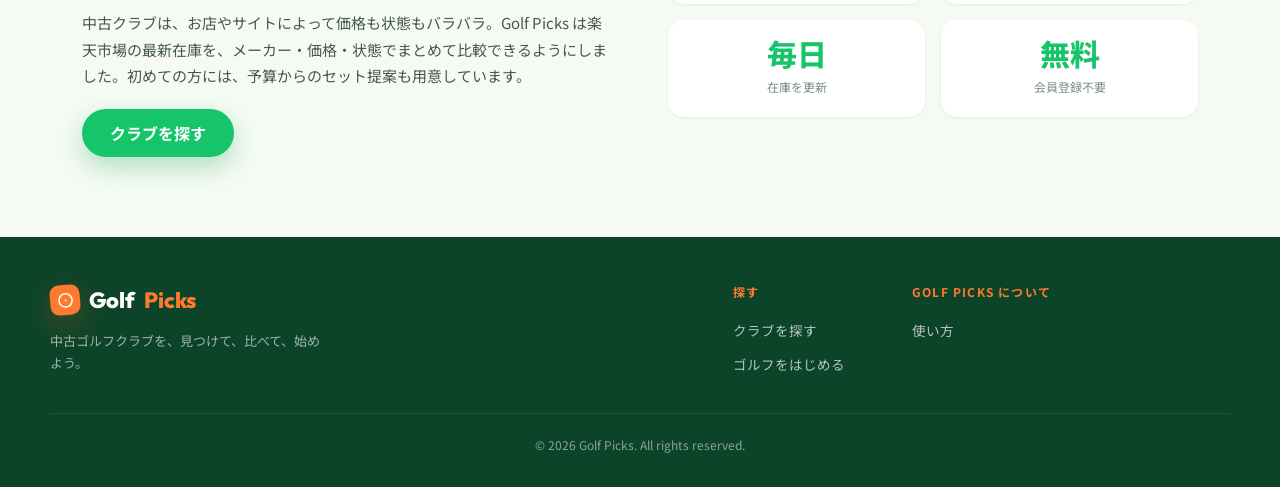
==== commit dc6c2f25: "Add files via upload" ====
--- a/index.html
+++ b/index.html
@@ -261,10 +261,11 @@
       <span class="logo-text">Golf <span>Picks</span></span>
     </a>
     <nav class="hd-nav">
-      <a href="clubs.html">中古クラブ</a>
+      <a href="clubs.html">クラブを探す</a>
+      <a href="starter.html">ゴルフをはじめる</a>
     </nav>
     <div class="hd-actions">
-      <a href="clubs.html" class="btn btn-primary hd-cta" style="padding:10px 18px;font-size:14px;">中古クラブを探す</a>
+      <a href="clubs.html" class="btn btn-primary hd-cta" style="padding:10px 18px;font-size:14px;">クラブを探す</a>
       <button class="burger" id="burger" aria-label="メニュー"><svg width="22" height="22" viewBox="0 0 22 22"><rect x="3" y="6" width="16" height="2" rx="1" fill="currentColor"/><rect x="3" y="10" width="16" height="2" rx="1" fill="currentColor"/><rect x="3" y="14" width="16" height="2" rx="1" fill="currentColor"/></svg></button>
     </div>
   </div>
@@ -272,8 +273,9 @@
 
 <div class="drawer-bd" id="drawerBd"></div>
 <aside class="drawer" id="drawer">
-  <a href="clubs.html">中古クラブを探す <svg width="18" height="18" viewBox="0 0 24 24" fill="none"><path d="M9 6l6 6-6 6" stroke="currentColor" stroke-width="2" stroke-linecap="round" stroke-linejoin="round"/></svg></a>
-  <a href="clubs.html" class="btn btn-primary btn-block" style="margin-top:18px;">中古クラブを探す</a>
+  <a href="clubs.html">クラブを探す <svg width="18" height="18" viewBox="0 0 24 24" fill="none"><path d="M9 6l6 6-6 6" stroke="currentColor" stroke-width="2" stroke-linecap="round" stroke-linejoin="round"/></svg></a>
+  <a href="starter.html">ゴルフをはじめる <svg width="18" height="18" viewBox="0 0 24 24" fill="none"><path d="M9 6l6 6-6 6" stroke="currentColor" stroke-width="2" stroke-linecap="round" stroke-linejoin="round"/></svg></a>
+  <a href="clubs.html" class="btn btn-primary btn-block" style="margin-top:18px;">クラブを探す</a>
 </aside>
 
 <main id="top">
@@ -315,7 +317,7 @@
         <a class="entry reveal" href="clubs.html">
           <div class="entry-bg bg-clubs"></div><div class="entry-scrim"></div>
           <div class="entry-top"><span class="entry-k"><svg width="14" height="14" viewBox="0 0 24 24" fill="none"><path d="M3 6h18M6 6v13a1 1 0 001 1h10a1 1 0 001-1V6" stroke="currentColor" stroke-width="1.8" stroke-linecap="round"/></svg> 中古クラブ</span><span class="entry-n" id="clubsCount">—</span></div>
-          <div class="entry-body"><strong>中古クラブを探す</strong><p>ドライバー・アイアン・パターを、メーカーや価格・状態ランクで絞って比較。</p><span class="entry-go">比較する <svg width="16" height="16" viewBox="0 0 24 24" fill="none"><path d="M5 12h14M13 6l6 6-6 6" stroke="currentColor" stroke-width="2" stroke-linecap="round" stroke-linejoin="round"/></svg></span></div>
+          <div class="entry-body"><strong>クラブを探す</strong><p>ドライバー・アイアン・パターを、メーカーや価格・状態ランクで絞って比較。</p><span class="entry-go">比較する <svg width="16" height="16" viewBox="0 0 24 24" fill="none"><path d="M5 12h14M13 6l6 6-6 6" stroke="currentColor" stroke-width="2" stroke-linecap="round" stroke-linejoin="round"/></svg></span></div>
         </a>
         <a class="entry reveal" href="starter.html">
           <div class="entry-bg bg-starter"></div><div class="entry-scrim"></div>
@@ -333,7 +335,7 @@
         <span class="badge badge-gold">中古という選択</span>
         <h3>新品より、<span class="hl">かしこく</span>。<br>状態の良い中古から始めよう。</h3>
         <p>中古クラブなら、同じ予算でワンランク上のモデルに手が届きます。状態ランクで安心して選べて、初めての一本にぴったりです。</p>
-        <a href="clubs.html" class="btn btn-primary btn-lg">中古クラブを探す</a>
+        <a href="clubs.html" class="btn btn-primary btn-lg">クラブを探す</a>
       </div>
     </div>
   </section>
@@ -345,7 +347,7 @@
         <span class="eyebrow">Why Golf Picks</span>
         <h2>探す時代から、<br>見つかる時代へ。</h2>
         <p>中古クラブは、お店やサイトによって価格も状態もバラバラ。Golf Picks は楽天市場の最新在庫を、メーカー・価格・状態でまとめて比較できるようにしました。初めての方には、予算からのセット提案も用意しています。</p>
-        <a href="clubs.html" class="btn btn-green btn-lg" style="margin-top:20px;">中古クラブを探す</a>
+        <a href="clubs.html" class="btn btn-green btn-lg" style="margin-top:20px;">クラブを探す</a>
       </div>
       <div class="about-stats reveal">
         <div class="about-stat"><span class="num" id="aboutClubsCount">—</span><small>中古クラブ掲載数</small></div>
@@ -367,7 +369,7 @@
         <p class="ft-tagline">中古ゴルフクラブを、見つけて、比べて、始めよう。</p>
       </div>
       <div class="ft-cols">
-        <div class="ft-col"><h5>探す</h5><a href="clubs.html">中古クラブ</a><a href="starter.html">ゴルフをはじめる</a></div>
+        <div class="ft-col"><h5>探す</h5><a href="clubs.html">クラブを探す</a><a href="starter.html">ゴルフをはじめる</a></div>
         <div class="ft-col"><h5>Golf Picks について</h5><a href="clubs.html">使い方</a></div>
       </div>
     </div>
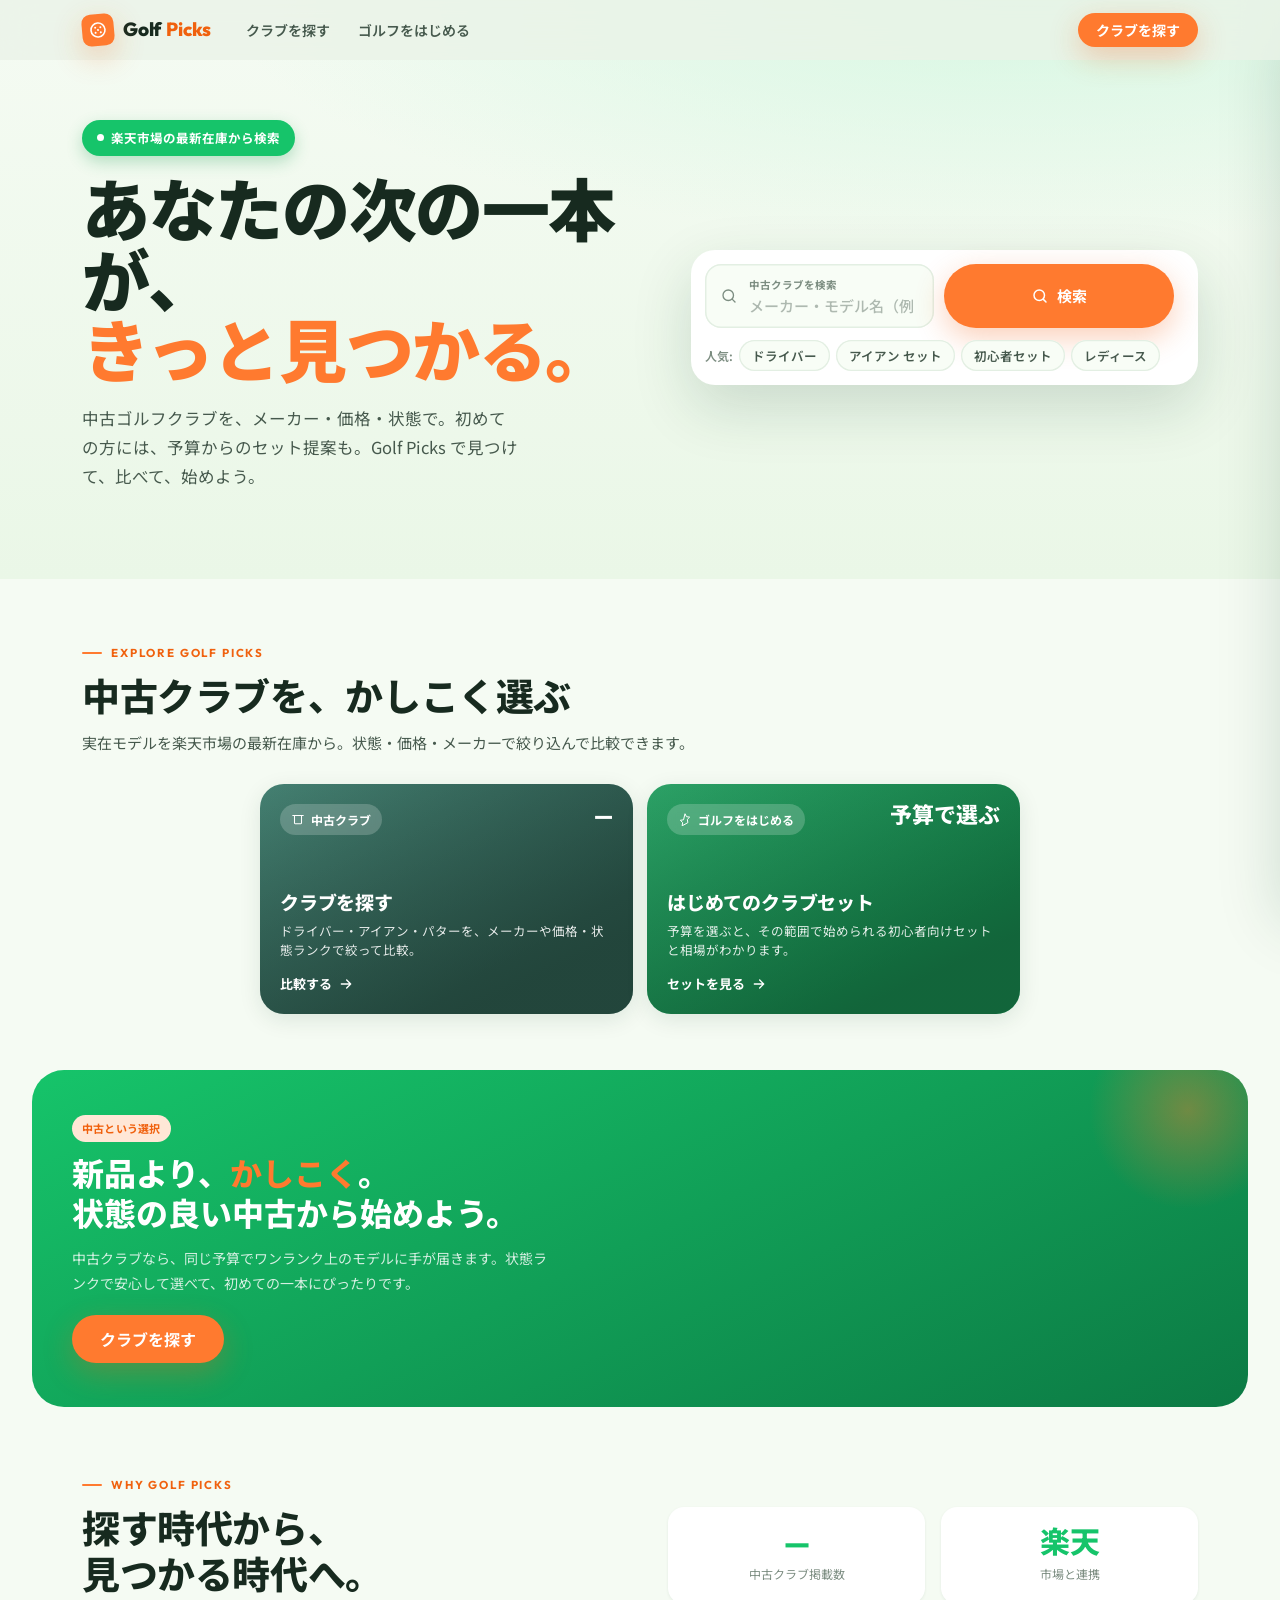
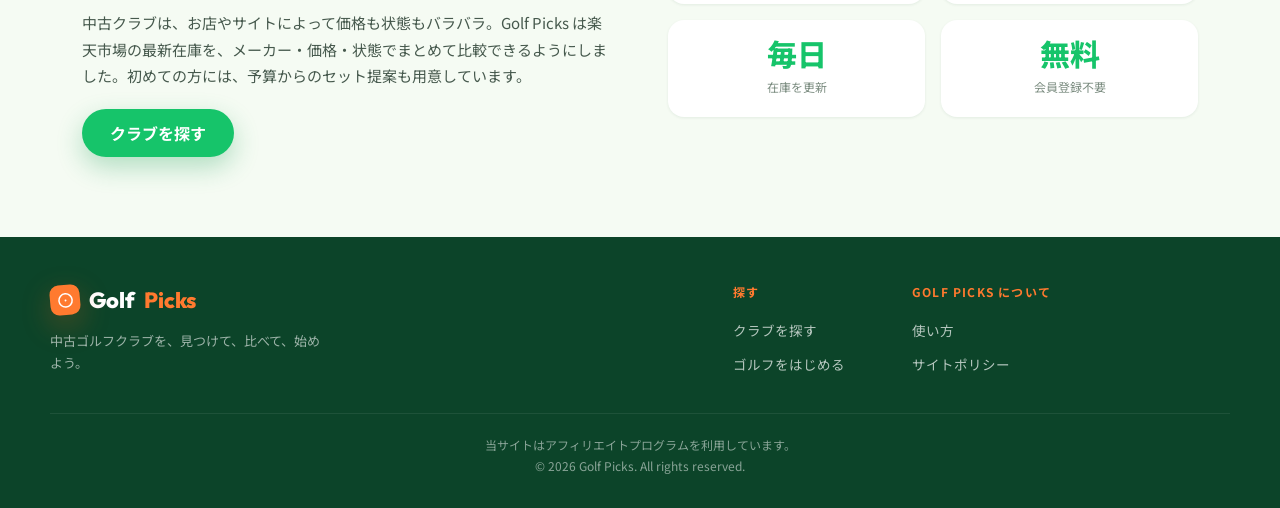
==== commit e73759fa: "Add files via upload" ====
--- a/index.html
+++ b/index.html
@@ -370,10 +370,10 @@
       </div>
       <div class="ft-cols">
         <div class="ft-col"><h5>探す</h5><a href="clubs.html">クラブを探す</a><a href="starter.html">ゴルフをはじめる</a></div>
-        <div class="ft-col"><h5>Golf Picks について</h5><a href="clubs.html">使い方</a></div>
-      </div>
-    </div>
-    <div class="ft-bottom">© 2026 Golf Picks. All rights reserved.</div>
+        <div class="ft-col"><h5>Golf Picks について</h5><a href="starter.html">使い方</a><a href="policy.html">サイトポリシー</a></div>
+      </div>
+    </div>
+    <div class="ft-bottom">当サイトはアフィリエイトプログラムを利用しています。<br>© 2026 Golf Picks. All rights reserved.</div>
   </div>
 </footer>
 
